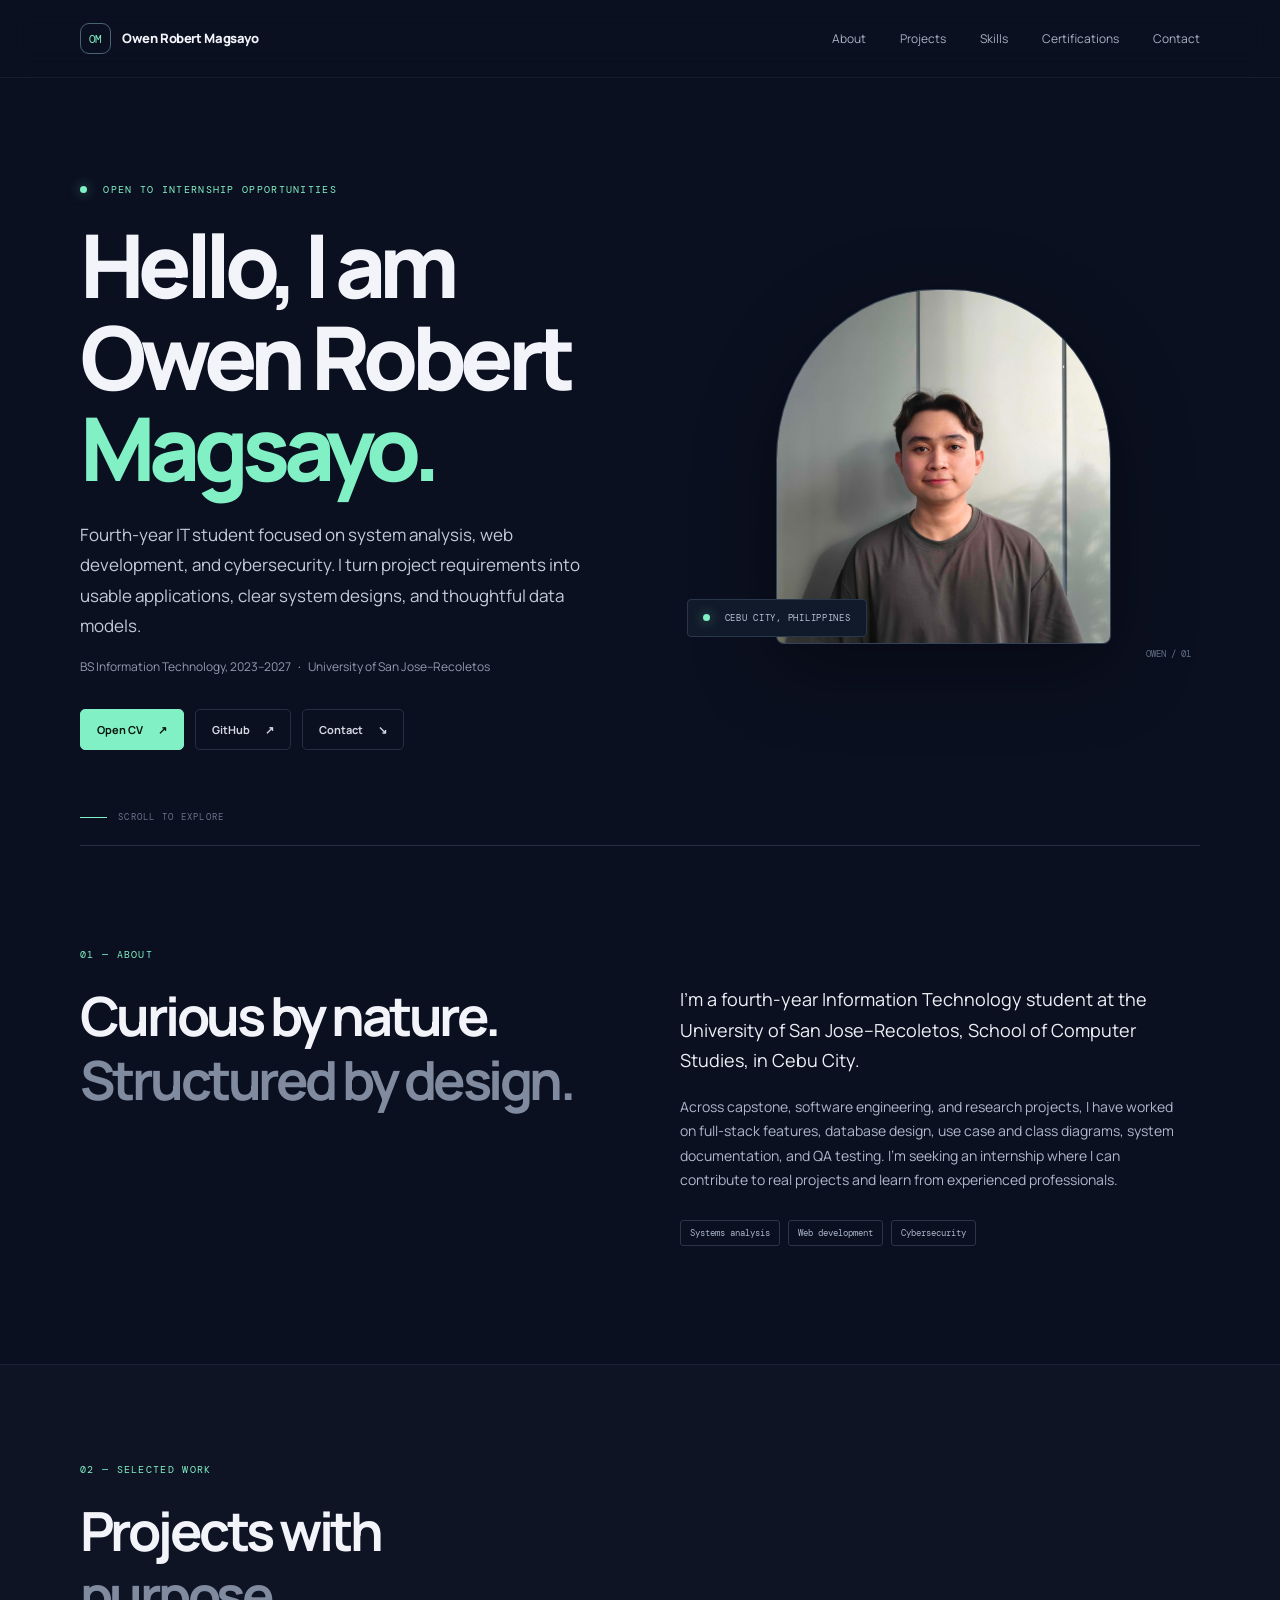
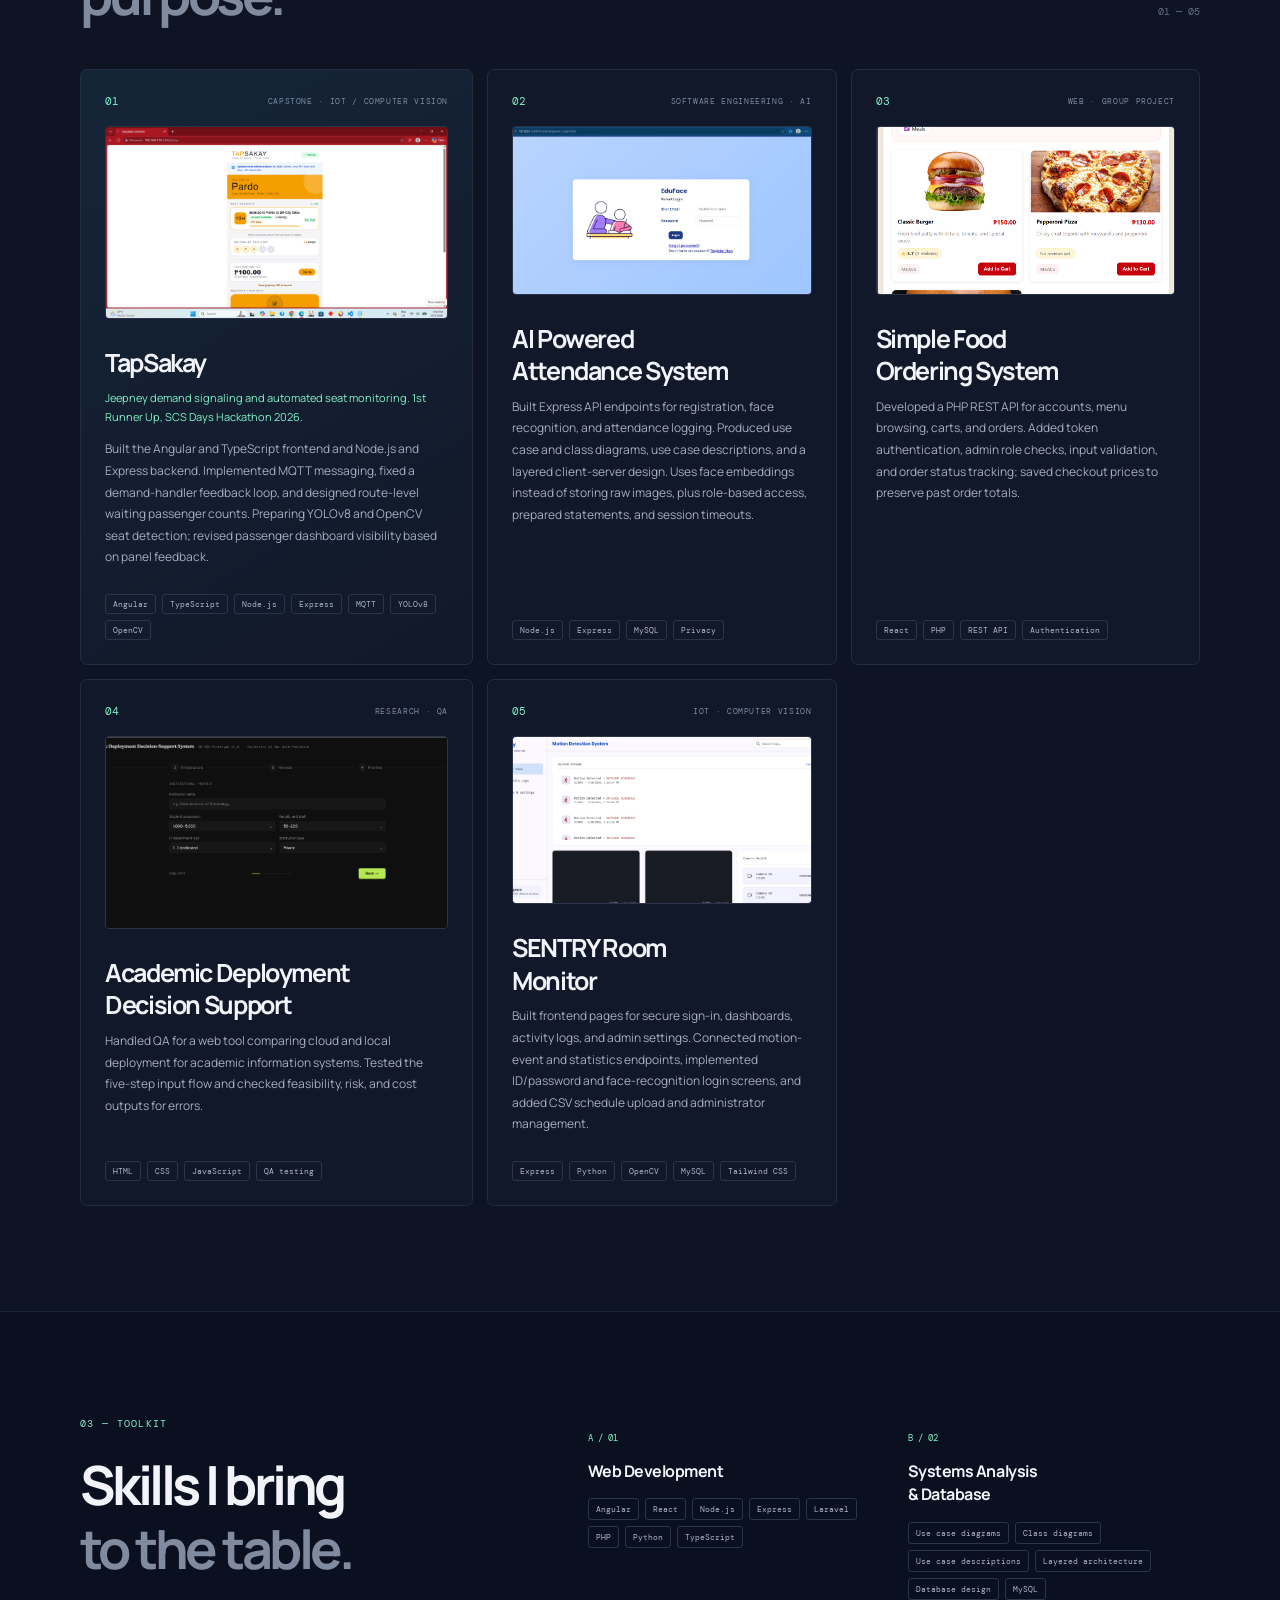
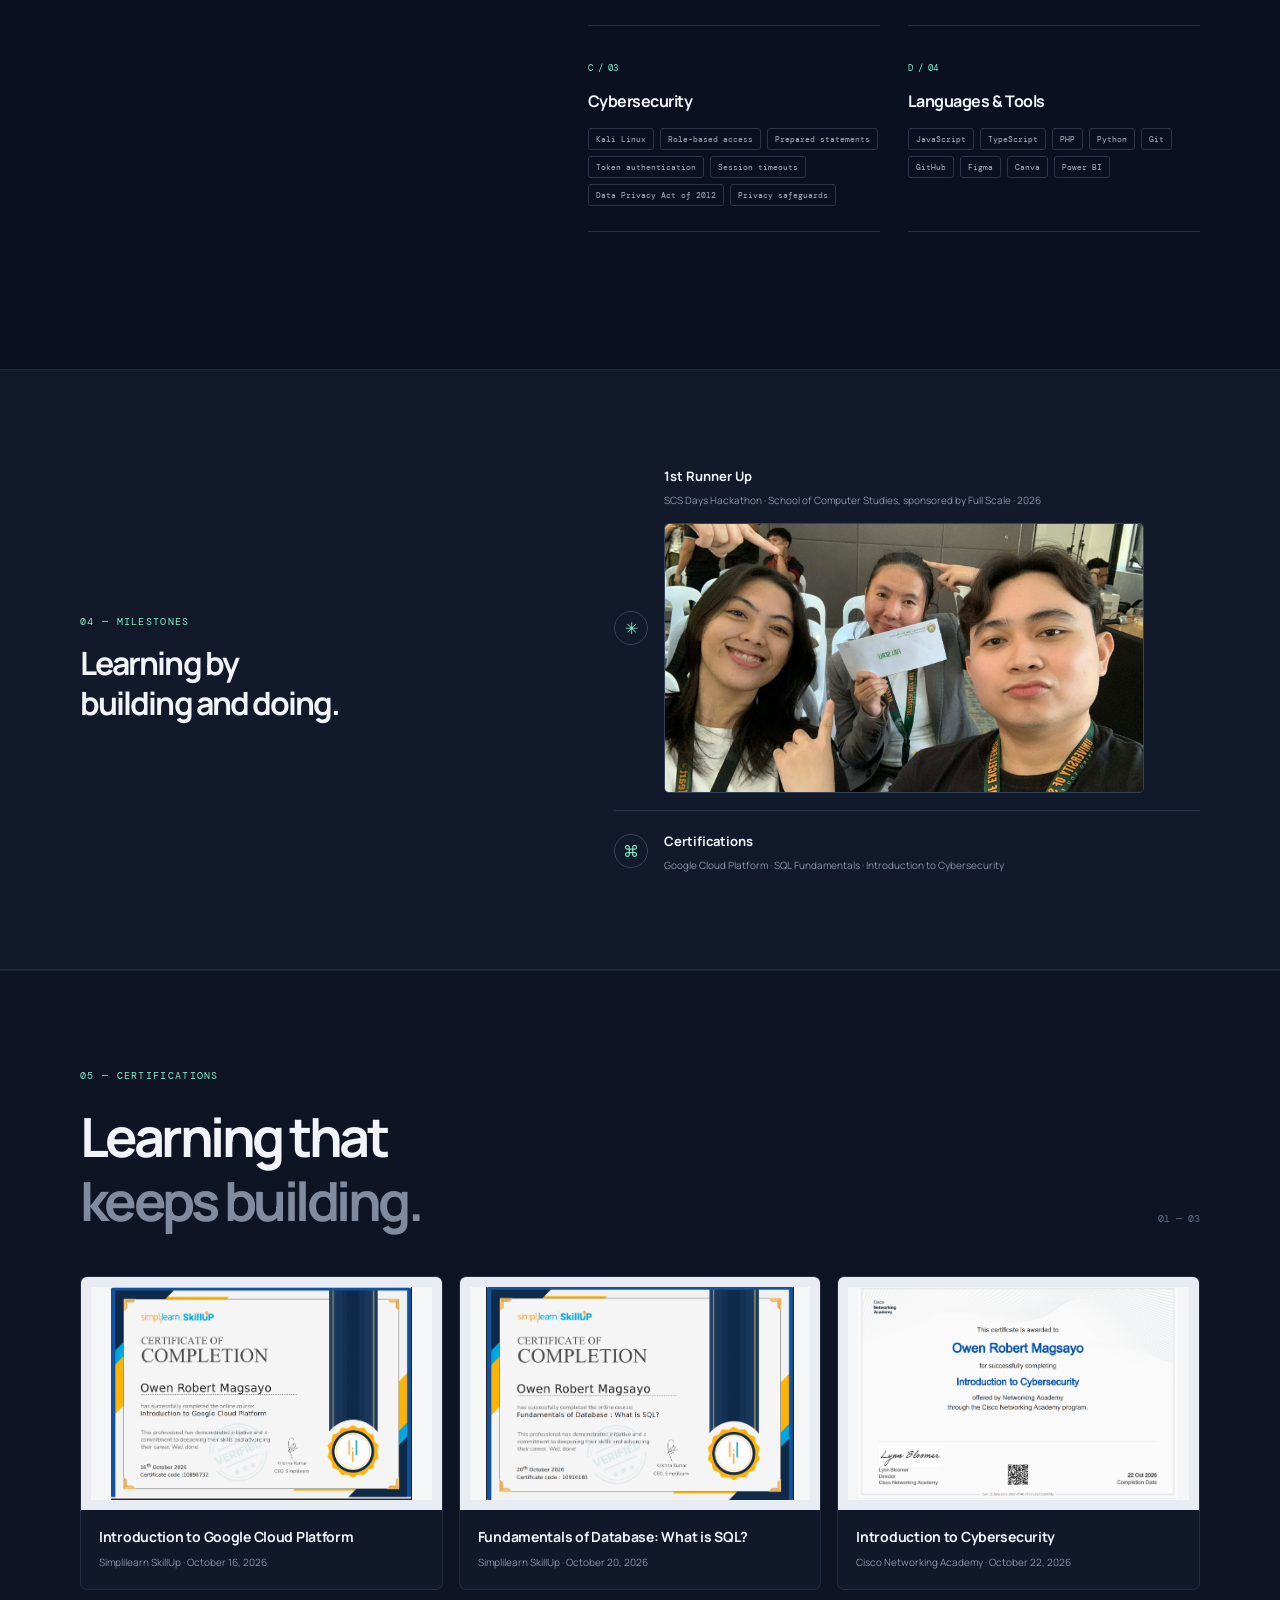
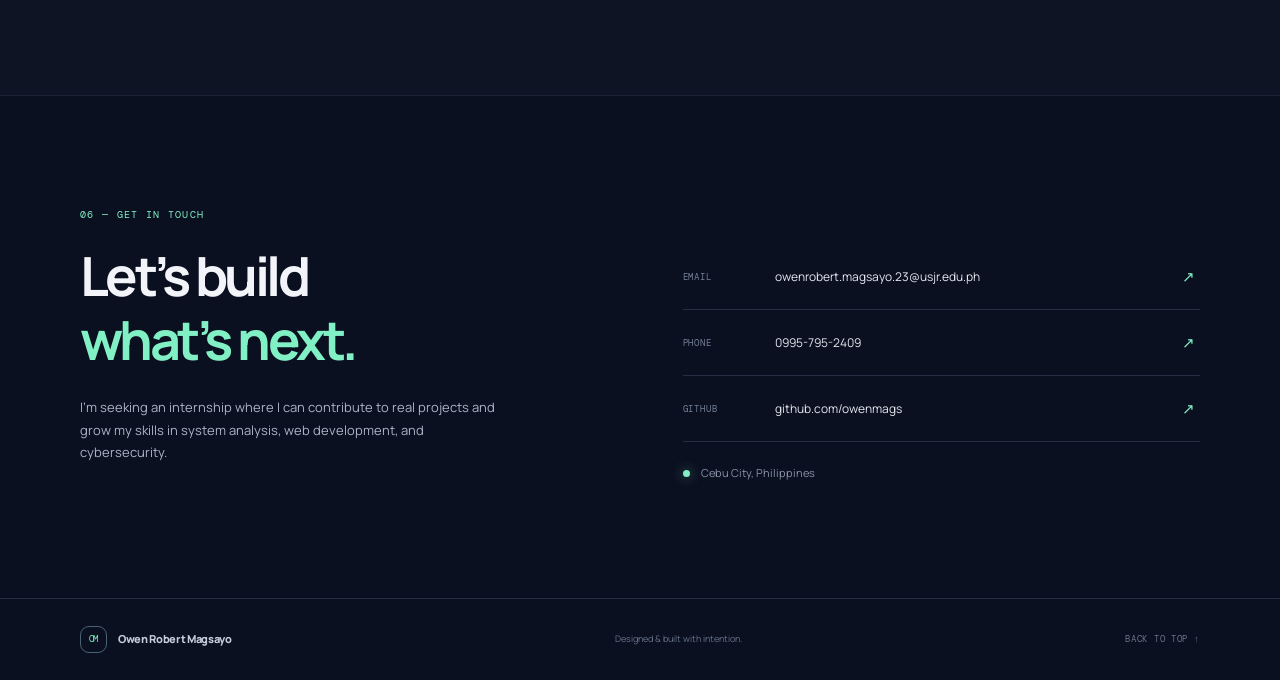
==== index.html @ 1ac601f2 "Initial portfolio" ====
﻿<!doctype html>
<html lang="en">
<head>
  <meta charset="utf-8">
  <meta name="viewport" content="width=device-width, initial-scale=1">
  <meta name="theme-color" content="#0b1020">
  <meta name="description" content="Portfolio of Owen Robert Magsayo, an Information Technology student interested in systems analysis, web development, and cybersecurity.">
  <title>Owen Robert Magsayo | IT Student and Developer</title>
  <meta property="og:type" content="website">
  <meta property="og:title" content="Owen Robert Magsayo | IT Student and Developer">
  <meta property="og:description" content="Systems analysis, web development, and cybersecurity projects. Open to internships.">
  <meta property="og:image" content="https://YOUR-SITE-URL/owen-robert-magsayo.jpg">
  <link rel="icon" href="data:image/svg+xml,%3Csvg xmlns='http://www.w3.org/2000/svg' viewBox='0 0 32 32'%3E%3Crect width='32' height='32' rx='6' fill='%230b1020'/%3E%3Ctext x='16' y='22' font-size='15' font-family='sans-serif' font-weight='700' text-anchor='middle' fill='%2381f0c4'%3EOM%3C/text%3E%3C/svg%3E">
  <link rel="preconnect" href="https://fonts.googleapis.com">
  <link rel="preconnect" href="https://fonts.gstatic.com" crossorigin>
  <link href="https://fonts.googleapis.com/css2?family=DM+Mono:wght@400;500&family=Manrope:wght@400;500;600;700;800&display=swap" rel="stylesheet">
  <link rel="stylesheet" href="styles.css">
  <script src="script.js" defer></script>
</head>
<body>
  <a class="skip-link" href="#about">Skip to content</a>
  <header class="site-header">
    <a class="brand" href="#home" aria-label="Owen Robert Magsayo home"><span class="brand-mark">OM</span><span>Owen Robert Magsayo</span></a>
    <button class="menu-toggle" aria-label="Open navigation" aria-expanded="false"><span></span><span></span></button>
    <nav class="nav-links" aria-label="Main navigation">
      <a href="#about">About</a><a href="#projects">Projects</a><a href="#skills">Skills</a><a href="#certifications">Certifications</a><a href="#contact">Contact</a>
    </nav>
  </header>

  <main>
    <section class="hero section-wrap" id="home">
      <div class="hero-copy">
        <p class="eyebrow"><span class="status-dot"></span> OPEN TO INTERNSHIP OPPORTUNITIES</p>
        <h1>Hello, I am<br>Owen Robert<br><span class="accent-text">Magsayo.</span></h1>
        <p class="hero-intro">Fourth-year IT student focused on system analysis, web development, and cybersecurity. I turn project requirements into usable applications, clear system designs, and thoughtful data models.</p>
        <p class="hero-school">BS Information Technology, 2023–2027 <span>·</span> University of San Jose–Recoletos</p>
        <div class="hero-actions">
          <a class="button button-primary" href="CV_Magsayo.pdf" target="_blank" rel="noreferrer">Open CV <span aria-hidden="true">↗</span></a>
          <a class="button button-quiet" href="https://github.com/owenmags" target="_blank" rel="noreferrer">GitHub <span aria-hidden="true">↗</span></a>
          <a class="button button-quiet" href="#contact">Contact <span aria-hidden="true">↘</span></a>
        </div>
      </div>
      <div class="hero-art">
        <div class="portrait-frame"><img src="owen-robert-magsayo.jpg" alt="Portrait of Owen Robert Magsayo" width="2048" height="2048" fetchpriority="high"></div>
        <div class="portrait-note"><span class="status-dot"></span> CEBU CITY, PHILIPPINES</div>
        <span class="art-index">OWEN / 01</span>
      </div>
      <a class="scroll-cue" href="#about"><span></span> SCROLL TO EXPLORE</a>
    </section>

    <section class="section-wrap about-section" id="about">
      <div class="section-heading"><p class="eyebrow">01 — ABOUT</p><h2>Curious by nature.<br><span class="muted">Structured by design.</span></h2></div>
      <div class="about-content"><p class="large-copy">I’m a fourth-year Information Technology student at the University of San Jose–Recoletos, School of Computer Studies, in Cebu City.</p><p>Across capstone, software engineering, and research projects, I have worked on full-stack features, database design, use case and class diagrams, system documentation, and QA testing. I’m seeking an internship where I can contribute to real projects and learn from experienced professionals.</p><div class="about-tags"><span>Systems analysis</span><span>Web development</span><span>Cybersecurity</span></div></div>
    </section>

    <section class="projects-section" id="projects"><div class="section-wrap">
      <div class="section-heading heading-row"><div><p class="eyebrow">02 — SELECTED WORK</p><h2>Projects with<br><span class="muted">purpose.</span></h2></div><span class="section-count">01 — 05</span></div>
      <div class="project-grid">
        <article class="project-card project-featured"><div class="project-top"><span class="project-number">01</span><span class="project-category">CAPSTONE · IOT / COMPUTER VISION</span></div><button class="project-image-trigger" type="button"><img class="project-image" src="TapSakay Dashboard.png" alt="TapSakay passenger and seat monitoring dashboard" loading="lazy"></button><h3>TapSakay</h3><p class="project-summary">Jeepney demand signaling and automated seat monitoring. 1st Runner Up, SCS Days Hackathon 2026.</p><p class="project-description">Built the Angular and TypeScript frontend and Node.js and Express backend. Implemented MQTT messaging, fixed a demand-handler feedback loop, and designed route-level waiting passenger counts. Preparing YOLOv8 and OpenCV seat detection; revised passenger dashboard visibility based on panel feedback.</p><div class="tags"><span>Angular</span><span>TypeScript</span><span>Node.js</span><span>Express</span><span>MQTT</span><span>YOLOv8</span><span>OpenCV</span></div></article>
        <article class="project-card"><div class="project-top"><span class="project-number">02</span><span class="project-category">SOFTWARE ENGINEERING · AI</span></div><button class="project-image-trigger" type="button"><img class="project-image" src="Soft Eng Project.jpg" alt="AI Powered Attendance System project screen" loading="lazy"></button><h3>AI Powered<br>Attendance System</h3><p class="project-description">Built Express API endpoints for registration, face recognition, and attendance logging. Produced use case and class diagrams, use case descriptions, and a layered client-server design. Uses face embeddings instead of storing raw images, plus role-based access, prepared statements, and session timeouts.</p><div class="tags"><span>Node.js</span><span>Express</span><span>MySQL</span><span>Privacy</span></div></article>
        <article class="project-card"><div class="project-top"><span class="project-number">03</span><span class="project-category">WEB · GROUP PROJECT</span></div><button class="project-image-trigger" type="button"><img class="project-image" src="Food Ordering System Dashboard.png" alt="Simple Food Ordering System dashboard" loading="lazy"></button><h3>Simple Food<br>Ordering System</h3><p class="project-description">Developed a PHP REST API for accounts, menu browsing, carts, and orders. Added token authentication, admin role checks, input validation, and order status tracking; saved checkout prices to preserve past order totals.</p><div class="tags"><span>React</span><span>PHP</span><span>REST API</span><span>Authentication</span></div></article>
        <article class="project-card"><div class="project-top"><span class="project-number">04</span><span class="project-category">RESEARCH · QA</span></div><button class="project-image-trigger" type="button"><img class="project-image" src="Research Project Dashboard.png" alt="Academic Deployment Decision Support dashboard" loading="lazy"></button><h3>Academic Deployment<br>Decision Support</h3><p class="project-description">Handled QA for a web tool comparing cloud and local deployment for academic information systems. Tested the five-step input flow and checked feasibility, risk, and cost outputs for errors.</p><div class="tags"><span>HTML</span><span>CSS</span><span>JavaScript</span><span>QA testing</span></div></article>
        <article class="project-card"><div class="project-top"><span class="project-number">05</span><span class="project-category">IOT · COMPUTER VISION</span></div><button class="project-image-trigger" type="button"><img class="project-image" src="SENTRY Room Monitor Dashboard.jpg" alt="SENTRY Room Monitor dashboard" loading="lazy"></button><h3>SENTRY Room<br>Monitor</h3><p class="project-description">Built frontend pages for secure sign-in, dashboards, activity logs, and admin settings. Connected motion-event and statistics endpoints, implemented ID/password and face-recognition login screens, and added CSV schedule upload and administrator management.</p><div class="tags"><span>Express</span><span>Python</span><span>OpenCV</span><span>MySQL</span><span>Tailwind CSS</span></div></article>
      </div>
    </div></section>

    <section class="section-wrap skills-section" id="skills"><div class="section-heading"><p class="eyebrow">03 — TOOLKIT</p><h2>Skills I bring<br><span class="muted">to the table.</span></h2></div>
      <div class="skills-grid">
        <article class="skill-group"><span class="skill-index">A / 01</span><h3>Web Development</h3><div class="skill-list"><span>Angular</span><span>React</span><span>Node.js</span><span>Express</span><span>Laravel</span><span>PHP</span><span>Python</span><span>TypeScript</span></div></article>
        <article class="skill-group"><span class="skill-index">B / 02</span><h3>Systems Analysis<br>& Database</h3><div class="skill-list"><span>Use case diagrams</span><span>Class diagrams</span><span>Use case descriptions</span><span>Layered architecture</span><span>Database design</span><span>MySQL</span></div></article>
        <article class="skill-group"><span class="skill-index">C / 03</span><h3>Cybersecurity</h3><div class="skill-list"><span>Kali Linux</span><span>Role-based access</span><span>Prepared statements</span><span>Token authentication</span><span>Session timeouts</span><span>Data Privacy Act of 2012</span><span>Privacy safeguards</span></div></article>
        <article class="skill-group"><span class="skill-index">D / 04</span><h3>Languages & Tools</h3><div class="skill-list"><span>JavaScript</span><span>TypeScript</span><span>PHP</span><span>Python</span><span>Git</span><span>GitHub</span><span>Figma</span><span>Canva</span><span>Power BI</span></div></article>
      </div>
    </section>

    <section class="achievement-band"><div class="section-wrap achievement-inner"><div><p class="eyebrow">04 — MILESTONES</p><h2>Learning by<br>building and doing.</h2></div><div class="achievement-items"><article><span class="achievement-symbol">✳</span><div><strong>1st Runner Up</strong><p>SCS Days Hackathon · School of Computer Studies, sponsored by Full Scale · 2026</p><img class="achievement-photo" src="1st Runner Up SCS Hackathon.jpg" alt="Owen and his team receiving the 1st Runner Up award at the SCS Days Hackathon" loading="lazy"></div></article><article><span class="achievement-symbol">⌘</span><div><strong>Certifications</strong><p>Google Cloud Platform · SQL Fundamentals · Introduction to Cybersecurity</p></div></article></div></div></section>

    <section class="certifications-section" id="certifications"><div class="section-wrap">
      <div class="section-heading heading-row"><div><p class="eyebrow">05 — CERTIFICATIONS</p><h2>Learning that<br><span class="muted">keeps building.</span></h2></div><span class="section-count">01 — 03</span></div>
      <div class="certificate-grid">
        <article class="certificate-card"><button class="certificate-image-trigger" type="button"><img class="certificate-image" src="Google Cloud.png" alt="Certificate of completion for Introduction to Google Cloud Platform" loading="lazy"></button><div class="certificate-copy"><h3>Introduction to Google Cloud Platform</h3><p>Simplilearn SkillUp · October 16, 2026</p></div></article>
        <article class="certificate-card"><button class="certificate-image-trigger" type="button"><img class="certificate-image" src="Fundamentals of Database.png" alt="Certificate of completion for Fundamentals of Database: What is SQL?" loading="lazy"></button><div class="certificate-copy"><h3>Fundamentals of Database: What is SQL?</h3><p>Simplilearn SkillUp · October 20, 2026</p></div></article>
        <article class="certificate-card"><button class="certificate-image-trigger" type="button"><img class="certificate-image" src="Cybersecurity.png" alt="Certificate of completion for Introduction to Cybersecurity" loading="lazy"></button><div class="certificate-copy"><h3>Introduction to Cybersecurity</h3><p>Cisco Networking Academy · October 22, 2026</p></div></article>
      </div>
    </div></section>
    <section class="section-wrap contact-section" id="contact"><div class="contact-copy"><p class="eyebrow">06 — GET IN TOUCH</p><h2>Let’s build<br><span class="accent-text">what’s next.</span></h2><p>I’m seeking an internship where I can contribute to real projects and grow my skills in system analysis, web development, and cybersecurity.</p></div><div class="contact-details"><a class="contact-row" href="mailto:owenrobert.magsayo.23@usjr.edu.ph"><span class="contact-label">EMAIL</span><span class="contact-value">owenrobert.magsayo.23@usjr.edu.ph</span><span class="contact-arrow">↗</span></a><a class="contact-row" href="tel:+639957952409"><span class="contact-label">PHONE</span><span class="contact-value">0995-795-2409</span><span class="contact-arrow">↗</span></a><a class="contact-row" href="https://github.com/owenmags" target="_blank" rel="noreferrer"><span class="contact-label">GITHUB</span><span class="contact-value">github.com/owenmags</span><span class="contact-arrow">↗</span></a><div class="contact-location"><span class="status-dot"></span> Cebu City, Philippines</div></div></section>
  </main>
  <dialog class="image-viewer" aria-label="Full-size project image">
    <button class="image-viewer-close" type="button" aria-label="Close image preview">Close <span aria-hidden="true">×</span></button>
    <img class="image-viewer-photo" alt="">
    <p class="image-viewer-caption"></p>
  </dialog>  <footer class="site-footer"><a class="brand" href="#home"><span class="brand-mark">OM</span><span>Owen Robert Magsayo</span></a><span>Designed & built with intention.</span><a href="#home" class="back-top">BACK TO TOP ↑</a></footer>
</body>
</html>
---- styles.css ----
﻿:root{color-scheme:dark;--bg:#0b1020;--panel:#11182a;--panel-light:#151d31;--text:#f2f4fa;--muted:#929bb0;--line:#252e42;--accent:#81f0c4;--font:'Manrope',sans-serif;--mono:'DM Mono',monospace}*{box-sizing:border-box}html{scroll-behavior:smooth;scroll-padding-top:90px}body{margin:0;background:var(--bg);color:var(--text);font-family:var(--font);font-size:15px;line-height:1.75}a{color:inherit;text-decoration:none}.section-wrap{width:min(1120px,calc(100% - 64px));margin-inline:auto}.site-header{height:78px;padding:0 max(32px,calc((100% - 1120px)/2));display:flex;align-items:center;justify-content:space-between;border-bottom:1px solid rgba(255,255,255,.06);position:sticky;top:0;background:rgba(11,16,32,.88);backdrop-filter:blur(14px);z-index:5}.brand{display:inline-flex;gap:11px;align-items:center;font-size:13px;font-weight:800;letter-spacing:-.03em}.brand-mark{width:31px;height:31px;display:grid;place-items:center;border:1px solid #496274;border-radius:9px;color:var(--accent);font:11px var(--mono);letter-spacing:-.07em}.nav-links{display:flex;gap:34px}.nav-links a{color:#aab2c4;font-size:12px;transition:color .2s}.nav-links a:hover,.text-link:hover{color:var(--accent)}.menu-toggle{display:none}.hero{min-height:630px;padding-top:105px;padding-bottom:95px;position:relative;display:grid;grid-template-columns:1.05fr .95fr;align-items:center;gap:40px}.eyebrow{color:var(--accent);font:10px var(--mono);letter-spacing:.13em;margin:0 0 23px}.status-dot{display:inline-block;width:7px;height:7px;border-radius:50%;background:var(--accent);margin-right:9px;box-shadow:0 0 12px #81f0c482}.hero h1{font-size:clamp(54px,7.1vw,88px);line-height:1.04;letter-spacing:-.075em;margin:0 0 26px;font-weight:800}.accent-text{color:var(--accent)}.hero-intro{font-size:17px;color:#c2cada;max-width:510px;margin:0 0 14px;line-height:1.8}.hero-school{color:var(--muted);font-size:12px;margin:0}.hero-school span{color:var(--accent);padding:0 5px}.hero-actions{display:flex;gap:11px;margin-top:32px;flex-wrap:wrap}.button{padding:10px 16px;border:1px solid var(--line);border-radius:5px;font-size:11px;font-weight:700;transition:.2s}.button span{margin-left:13px}.button-primary{color:#07140f;background:var(--accent);border-color:var(--accent)}.button-primary:hover{background:#a8f7d8}.button-quiet{color:#d3d8e3}.button-quiet:hover{border-color:var(--accent);color:var(--accent)}.hero-art{height:390px;position:relative;display:grid;place-items:center}.orbit{position:absolute;border:1px solid #1e2b3b;border-radius:50%;transform:rotate(-25deg)}.orbit-one{width:355px;height:220px}.orbit-two{width:270px;height:355px;transform:rotate(54deg)}.orbit-node{position:absolute;width:9px;height:9px;border-radius:50%;background:var(--accent);box-shadow:0 0 16px #81f0c477}.node-one{top:62px;right:86px}.node-two{bottom:74px;left:77px;width:6px;height:6px}.node-three{bottom:115px;right:69px;width:5px;height:5px;background:#5a6c88}.core-card{position:relative;z-index:1;width:237px;padding:25px 24px;background:linear-gradient(145deg,#172236,#0e1525);border:1px solid #2b3d50;border-radius:8px;box-shadow:0 20px 90px #0008}.core-label,.core-code{font:9px var(--mono);letter-spacing:.1em;color:#8491a7}.core-card strong{display:block;font-size:23px;line-height:1.35;letter-spacing:-.05em;margin:16px 0 20px}.core-line{display:block;height:1px;background:var(--line);margin-bottom:14px}.core-code b{color:var(--accent);font-size:8px;margin-left:5px}.art-index{position:absolute;bottom:2px;right:9px;color:#627087;font:9px var(--mono)}.scroll-cue{position:absolute;bottom:22px;left:0;color:#68748a;font:9px var(--mono);letter-spacing:.14em;display:flex;align-items:center;gap:11px}.scroll-cue span{display:inline-block;width:27px;height:1px;background:var(--accent)}.about-section{padding-top:102px;padding-bottom:118px;border-top:1px solid var(--line);display:grid;grid-template-columns:1fr 1fr;gap:80px}.section-heading h2,.contact-copy h2{font-size:clamp(35px,4.5vw,54px);letter-spacing:-.065em;line-height:1.18;margin:0}.muted{color:#818ba0}.about-content{padding-top:36px;max-width:500px}.about-content p{color:#aeb8ca;margin:0 0 19px;font-size:14px}.about-content .large-copy{font-size:18px;color:#edf0f6;line-height:1.7}.about-tags,.tags,.skill-list{display:flex;gap:8px;flex-wrap:wrap}.about-tags{margin-top:27px}.about-tags span,.tags span,.skill-list span{font:9px var(--mono);padding:6px 9px;border:1px solid #2b3449;border-radius:3px;color:#aab5c9}.projects-section{background:#0e1424;padding:98px 0 105px;border-block:1px solid #1b2437}.heading-row{display:flex;align-items:end;justify-content:space-between;margin-bottom:43px}.section-count{font:10px var(--mono);color:#647188;padding-bottom:8px}.project-grid{display:grid;grid-template-columns:1.08fr .96fr .96fr;gap:14px}.project-card{min-height:425px;background:var(--panel);border:1px solid #222d41;border-radius:7px;padding:24px;display:flex;flex-direction:column;transition:transform .25s,border-color .25s}.project-card:hover{transform:translateY(-4px);border-color:#3a675c}.project-featured{background:linear-gradient(150deg,#152538,#111829)}.project-top{display:flex;justify-content:space-between;align-items:center;gap:10px}.project-number{font:11px var(--mono);color:var(--accent)}.project-category{font:8px var(--mono);letter-spacing:.08em;color:#7c8aa0;text-align:right}.project-card h3{font-size:25px;line-height:1.3;letter-spacing:-.055em;margin:28px 0 8px}.project-summary{color:var(--accent);font-size:11px;margin:0 0 12px}.project-description{font-size:12px;color:#a4aec1;line-height:1.8;margin:0 0 22px}.tags{margin-top:auto;padding-top:4px;gap:6px}.tags span{font-size:8px;padding:4px 7px}.text-link{margin-top:23px;padding-top:14px;border-top:1px solid #293247;font-size:10px;font-weight:700;display:flex;justify-content:space-between;transition:color .2s}.text-link span{color:var(--accent)}.skills-section{padding-top:105px;padding-bottom:116px;display:grid;grid-template-columns:.85fr 1.15fr;gap:55px}.skills-grid{display:grid;grid-template-columns:1fr 1fr;gap:0 28px}.skill-group{padding:6px 0 25px;border-bottom:1px solid var(--line);margin-bottom:21px}.skill-index{font:9px var(--mono);color:var(--accent)}.skill-group h3{font-size:16px;line-height:1.45;letter-spacing:-.03em;margin:11px 0 15px}.skill-list{gap:6px}.skill-list span{padding:5px 7px;font-size:8px}.achievement-band{background:#11192a;border-block:1px solid #202b3c}.achievement-inner{padding-top:76px;padding-bottom:78px;display:grid;grid-template-columns:.9fr 1.1fr;align-items:center;gap:55px}.achievement-inner .eyebrow{margin-bottom:15px}.achievement-inner h2{font-size:32px;line-height:1.25;letter-spacing:-.06em;margin:0}.achievement-items article{display:flex;gap:16px;padding:17px 0;border-bottom:1px solid #293247;align-items:center}.achievement-items article:last-child{border-bottom:0}.achievement-symbol{width:34px;height:34px;border:1px solid #354259;border-radius:50%;display:grid;place-items:center;color:var(--accent);font-size:16px;flex:none}.achievement-items strong{font-size:13px}.achievement-items p{margin:3px 0 0;color:#8994a8;font-size:10px}.contact-section{padding-top:112px;padding-bottom:115px;display:grid;grid-template-columns:1fr 1fr;gap:85px}.contact-copy>p:last-child{max-width:425px;margin-top:24px;color:#aab4c6;font-size:13px}.contact-details{padding-top:36px}.contact-row{min-height:66px;display:grid;grid-template-columns:80px minmax(0,1fr) 18px;align-items:center;border-bottom:1px solid var(--line);gap:12px}.contact-label{font:9px var(--mono);color:#758197;letter-spacing:.09em}.contact-value{font-size:12px;color:#e3e7ef;overflow-wrap:anywhere}.contact-arrow{color:var(--accent)}.contact-row[href]:hover .contact-value{color:var(--accent)}.contact-location{margin-top:21px;color:#8793a8;font-size:11px}.site-footer{min-height:82px;border-top:1px solid var(--line);padding:16px max(32px,calc((100% - 1120px)/2));display:flex;align-items:center;justify-content:space-between;color:#68748a;font-size:9px}.site-footer .brand{color:#c5ccda;font-size:11px}.site-footer .brand-mark{width:27px;height:27px;font-size:9px}.back-top{font:9px var(--mono);letter-spacing:.08em}.back-top:hover{color:var(--accent)}
@media(max-width:800px){.section-wrap{width:min(100% - 44px,620px)}.site-header{padding-inline:22px}.hero{grid-template-columns:1fr;padding-top:83px;padding-bottom:85px;gap:5px}.hero-art{height:290px;grid-row:2}.orbit-one{width:300px;height:185px}.orbit-two{height:290px;width:220px}.scroll-cue{bottom:22px}.about-section,.skills-section,.contact-section{grid-template-columns:1fr;gap:30px;padding-top:77px;padding-bottom:82px}.about-content,.contact-details{padding-top:0}.project-grid{grid-template-columns:1fr 1fr}.project-featured{grid-column:1/-1;min-height:355px}.project-card{min-height:400px}.skills-grid{gap:0 20px}.achievement-inner{grid-template-columns:1fr;gap:28px;padding-block:60px}.projects-section{padding-block:78px}.contact-section{gap:18px}.site-footer{padding-inline:22px}}
@media(max-width:540px){body{font-size:14px}.section-wrap{width:calc(100% - 40px)}.site-header{height:68px;padding-inline:20px}.menu-toggle{display:flex;width:34px;height:34px;border:1px solid var(--line);border-radius:4px;background:transparent;flex-direction:column;justify-content:center;align-items:center;gap:5px}.menu-toggle span{width:14px;height:1px;background:#e5e9f1}.nav-links{display:none;position:absolute;top:67px;left:0;right:0;padding:16px 20px 20px;background:#0e1424;border-bottom:1px solid var(--line);flex-direction:column;gap:0}.nav-links.is-open{display:flex}.nav-links a{padding:11px 0;border-bottom:1px solid #202a3d}.nav-links a:last-child{border:0}.hero{padding-top:72px;min-height:auto}.hero h1{font-size:58px}.hero-intro{font-size:15px}.hero-art{height:260px}.core-card{width:210px;padding:20px}.core-card strong{font-size:21px}.orbit-one{width:270px;height:165px}.orbit-two{height:260px;width:200px}.node-one{right:26px}.node-two{left:25px}.about-section{padding-top:70px;padding-bottom:76px}.section-heading h2,.contact-copy h2{font-size:40px}.about-content .large-copy{font-size:16px}.heading-row{margin-bottom:30px}.project-grid{grid-template-columns:1fr}.project-featured{grid-column:auto;min-height:0}.project-card{min-height:0;padding:22px}.project-card h3{font-size:23px;margin-top:23px}.project-description{margin-bottom:17px}.project-card .tags{margin-top:8px}.skills-section{padding-block:75px}.skills-grid{grid-template-columns:1fr;gap:0}.skill-group{margin-bottom:10px;padding-bottom:21px}.achievement-inner h2{font-size:29px}.achievement-items p{font-size:9px}.contact-section{padding-block:76px}.contact-copy>p:last-child{font-size:12px}.contact-row{grid-template-columns:64px 1fr 16px;gap:8px}.contact-value{font-size:11px}.site-footer{min-height:72px;padding-inline:20px;gap:10px}.site-footer>span{display:none}.back-top{font-size:8px}}
@media(prefers-reduced-motion:reduce){*,*::before,*::after{scroll-behavior:auto!important;transition:none!important}}

.project-image{display:block;width:100%;aspect-ratio:16/9;object-fit:cover;object-position:center;border:1px solid #2b3449;border-radius:4px;margin-top:18px;background:#0b1020}
.achievement-photo{display:block;width:min(100%,480px);max-height:280px;aspect-ratio:16/9;object-fit:cover;object-position:center;border:1px solid #354259;border-radius:5px;margin-top:13px;background:#0b1020}
.project-image-trigger{display:block;width:100%;padding:0;border:0;background:transparent;cursor:zoom-in;text-align:left}
.project-image-trigger:focus-visible{outline:2px solid var(--accent);outline-offset:4px;border-radius:4px}
.image-viewer{position:fixed;max-width:min(1100px,94vw);max-height:92vh;padding:54px 18px 16px;border:1px solid #354259;border-radius:8px;background:#0b1020;color:var(--text);box-shadow:0 25px 100px #000b;overflow:auto}
.image-viewer::backdrop{background:rgba(3,7,15,.88);backdrop-filter:blur(5px)}
.image-viewer-photo{display:block;width:auto;height:auto;max-width:calc(94vw - 40px);max-height:calc(88vh - 70px);object-fit:contain;margin:0 auto}
.image-viewer-caption{margin:12px 0 0;color:#aab5c9;font-size:11px;text-align:center}
.image-viewer-close{position:absolute;top:12px;right:12px;display:flex;gap:8px;align-items:center;border:1px solid #354259;border-radius:4px;padding:7px 10px;background:#11182a;color:var(--text);font:10px var(--mono);cursor:pointer}
.image-viewer-close:hover{border-color:var(--accent);color:var(--accent)}
.certifications-section{background:#0e1424;padding:98px 0 105px;border-block:1px solid #1b2437}
.certificate-grid{display:grid;grid-template-columns:repeat(3,minmax(0,1fr));gap:16px}
.certificate-card{overflow:hidden;background:var(--panel);border:1px solid #222d41;border-radius:7px;transition:transform .25s,border-color .25s}
.certificate-card:hover{transform:translateY(-4px);border-color:#3a675c}
.certificate-image-trigger{display:block;width:100%;padding:10px;border:0;background:#e9edf3;cursor:zoom-in}
.certificate-image-trigger:focus-visible{outline:2px solid var(--accent);outline-offset:-2px}
.certificate-image{display:block;width:100%;aspect-ratio:16/10;object-fit:contain;background:#f5f6f8}
.certificate-copy{padding:16px 18px 18px}
.certificate-copy h3{margin:0;font-size:14px;line-height:1.5;letter-spacing:-.02em}
.certificate-copy p{margin:7px 0 0;color:#8994a8;font-size:10px}
@media(max-width:800px){.certificate-grid{grid-template-columns:repeat(2,minmax(0,1fr))}.certifications-section{padding-block:78px}}
@media(max-width:540px){.certificate-grid{grid-template-columns:1fr}.certifications-section{padding-block:75px}}

.hero-art{height:390px;position:relative;display:grid;place-items:center}.portrait-frame{width:min(335px,82%);height:355px;overflow:hidden;border:1px solid #354358;border-radius:48% 48% 8px 8px;background:#1b2430;box-shadow:0 22px 80px #0006}.portrait-frame img{width:100%;height:100%;display:block;object-fit:cover;object-position:center 29%}.portrait-note{position:absolute;left:0;bottom:25px;padding:12px 15px;background:#111a2a;border:1px solid #2a374a;border-radius:4px;color:#b6c2d4;font:9px var(--mono);letter-spacing:.08em}.art-index{position:absolute;bottom:2px;right:9px;color:#627087;font:9px var(--mono)}@media(max-width:800px){.hero-art{height:290px}.portrait-frame{height:270px;width:min(300px,82%)}.portrait-note{left:2px;bottom:4px}}@media(max-width:540px){.hero-art{height:260px}.portrait-frame{height:240px;width:min(270px,82%)}.portrait-note{font-size:8px;padding:9px 10px}}

.skip-link{position:absolute;left:-999px;top:8px;z-index:100;background:var(--accent);color:#0b1020;padding:8px 14px;border-radius:4px;font-weight:700}
.skip-link:focus{left:8px}
a:focus-visible,button:focus-visible{outline:2px solid var(--accent);outline-offset:3px}
html{scroll-padding-top:80px}
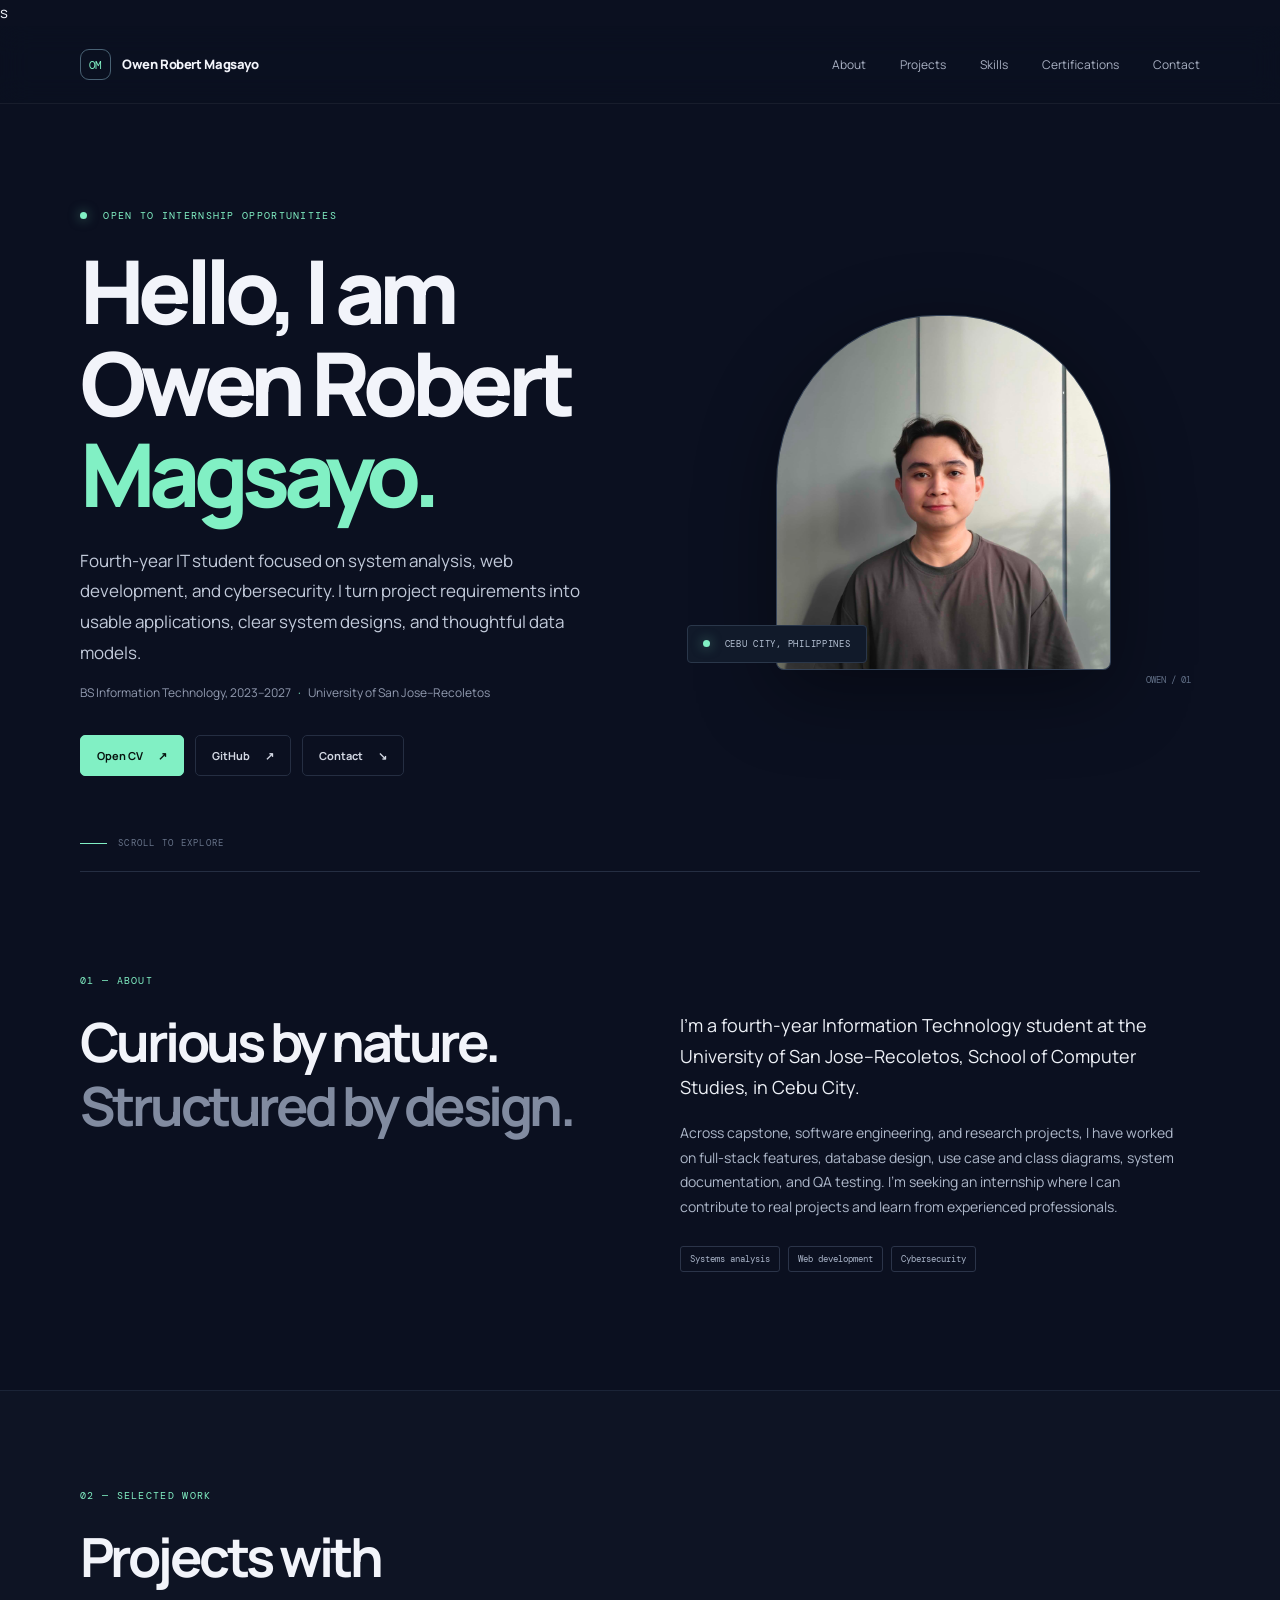
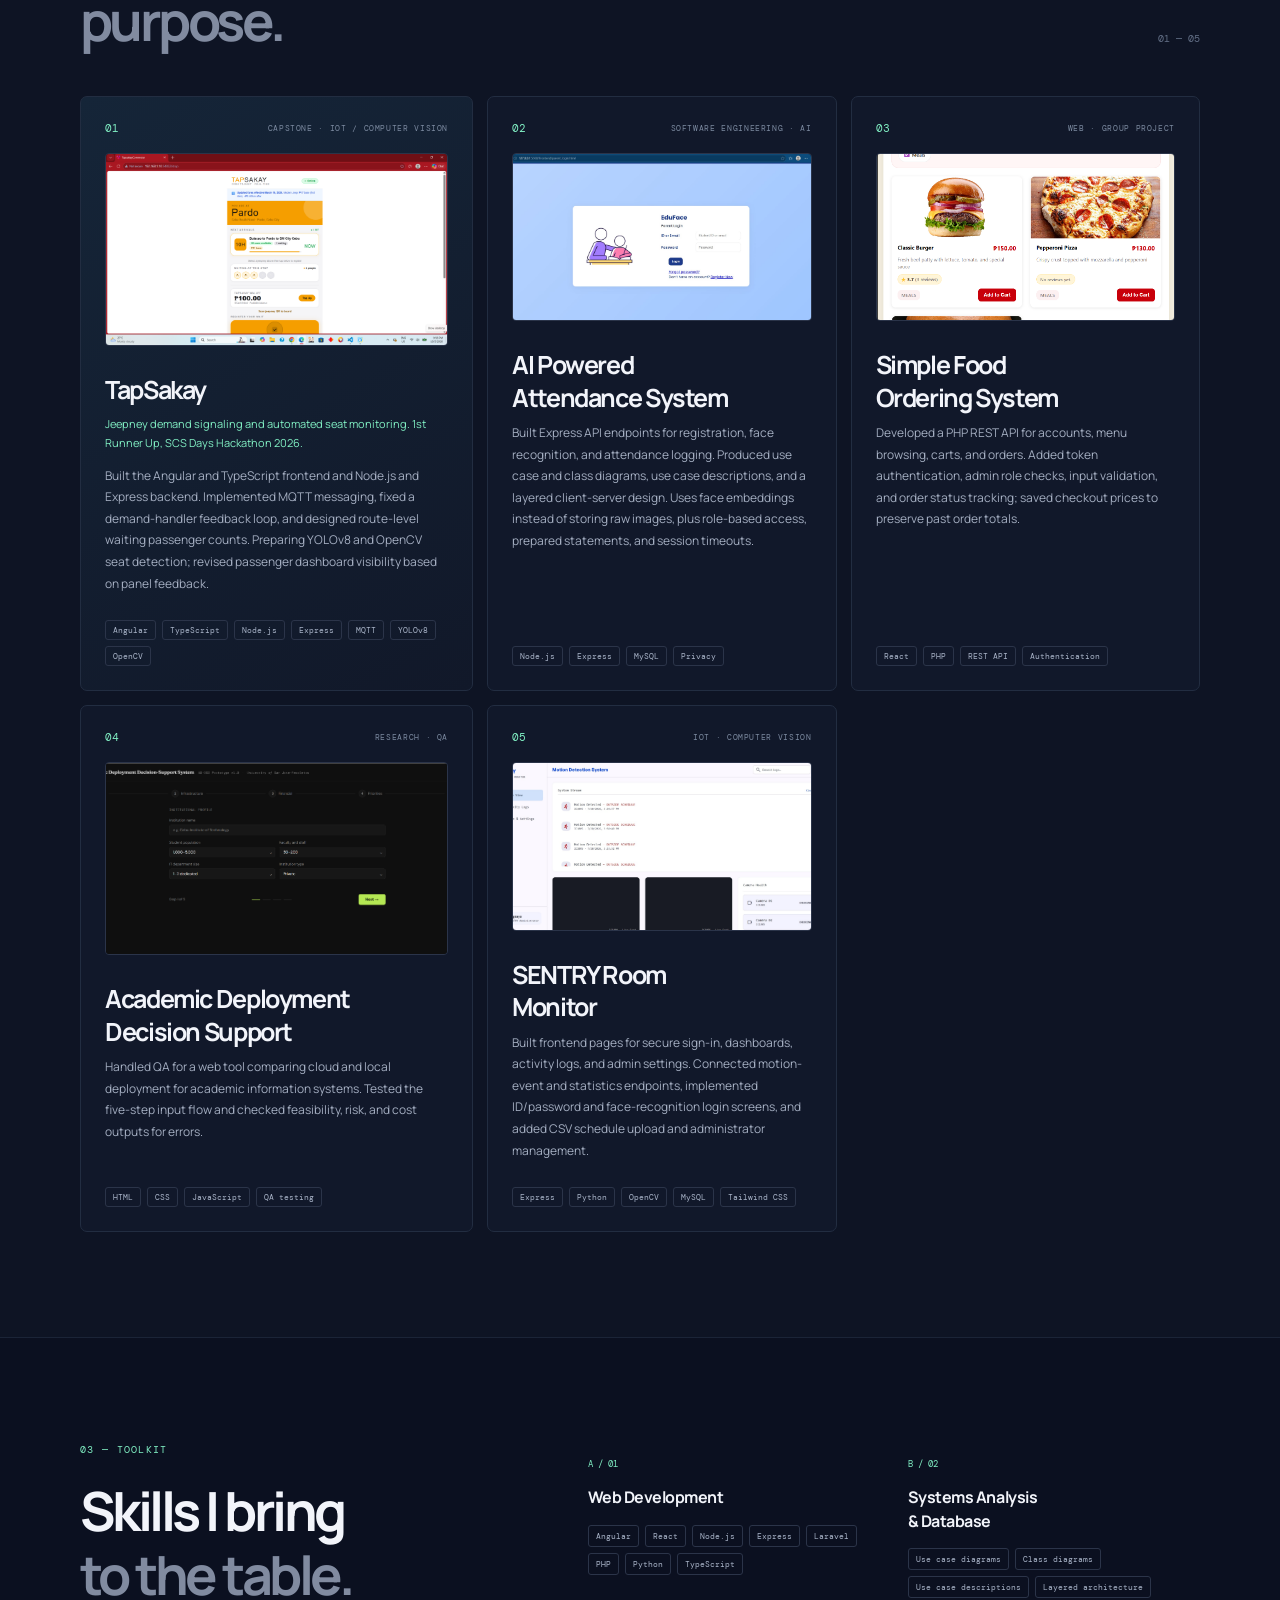
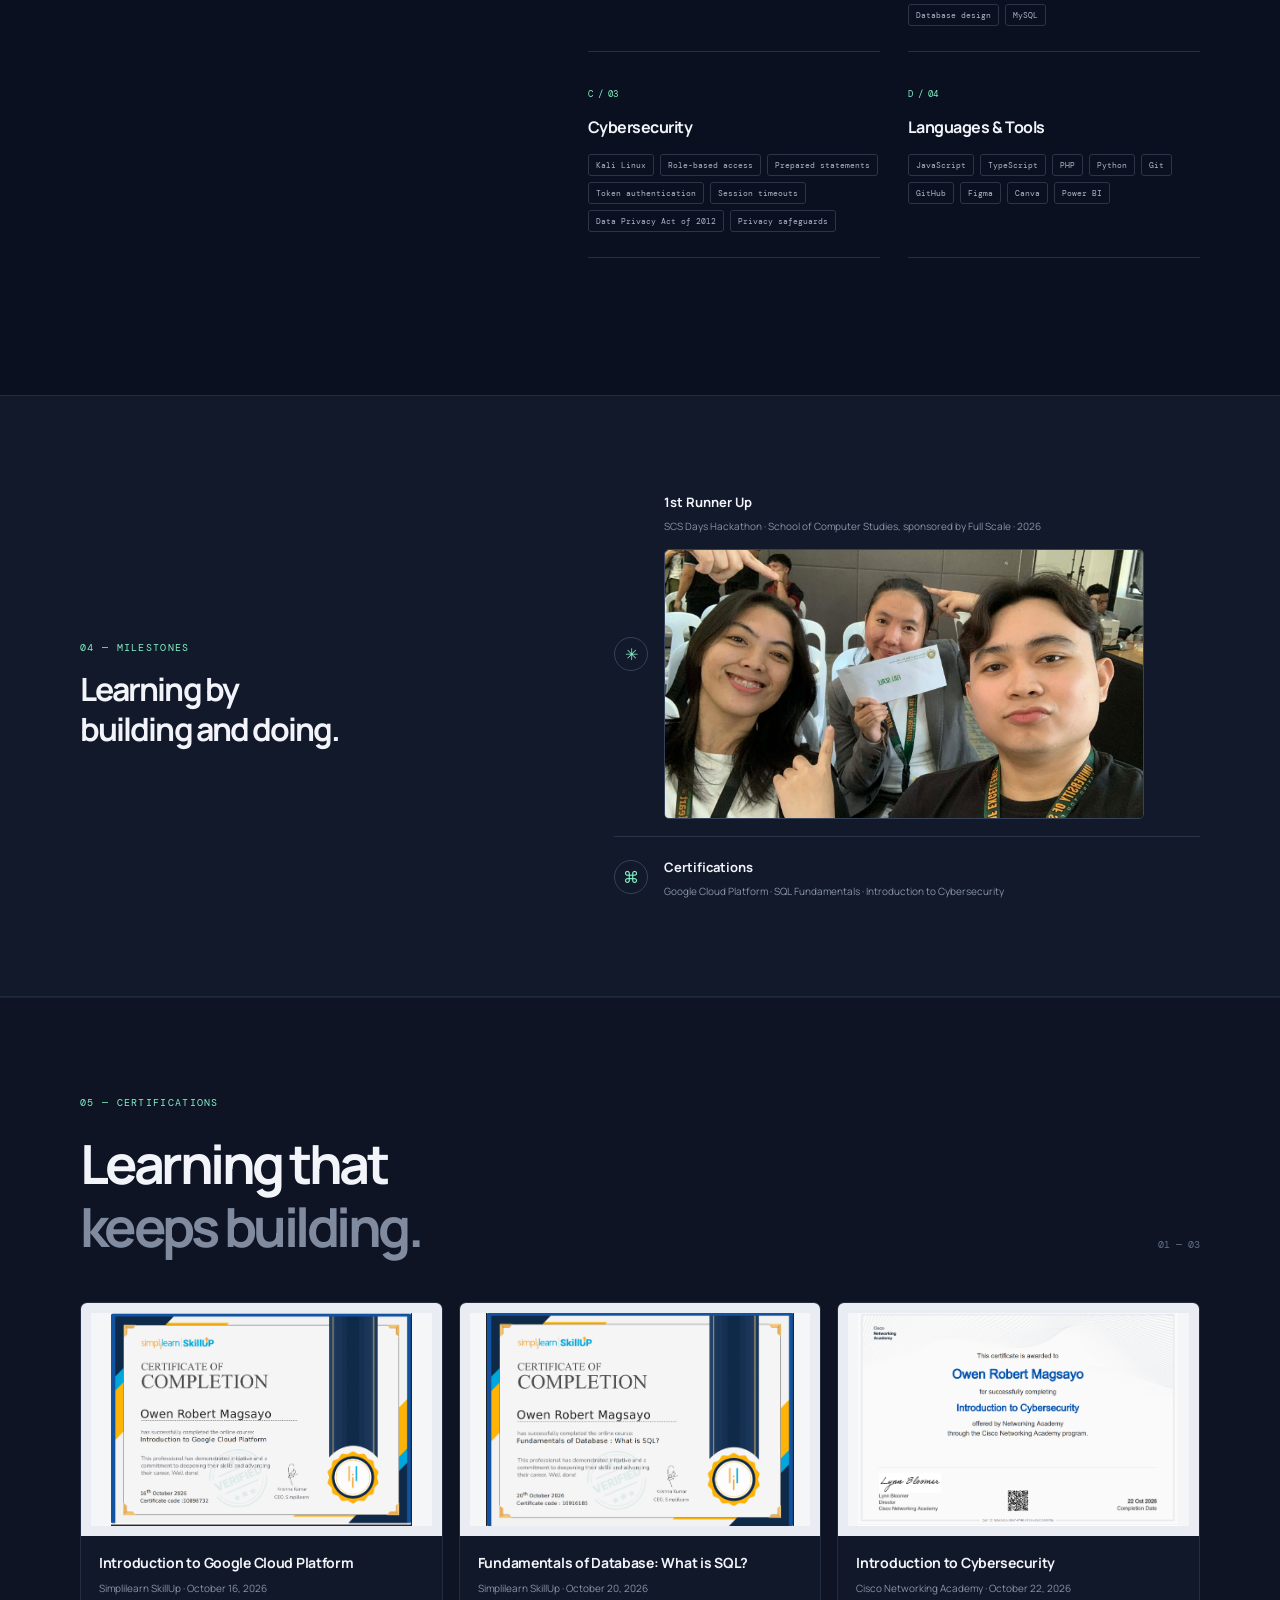
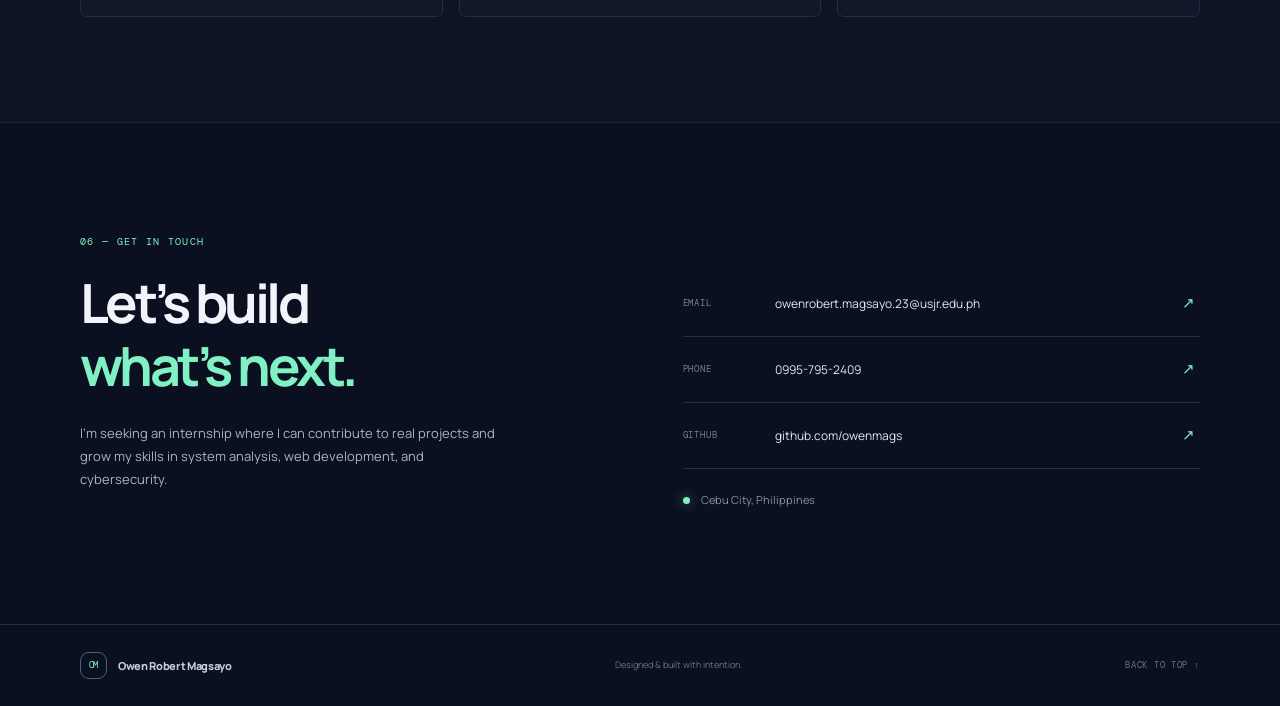
==== commit 507f2374: "Update portfolio" ====
--- a/index.html
+++ b/index.html
@@ -9,7 +9,7 @@
   <meta property="og:type" content="website">
   <meta property="og:title" content="Owen Robert Magsayo | IT Student and Developer">
   <meta property="og:description" content="Systems analysis, web development, and cybersecurity projects. Open to internships.">
-  <meta property="og:image" content="https://YOUR-SITE-URL/owen-robert-magsayo.jpg">
+  <meta property="og:image" content="https://owenrobert-magsayo.netlify.app/owen-robert-magsayo.jpg">
   <link rel="icon" href="data:image/svg+xml,%3Csvg xmlns='http://www.w3.org/2000/svg' viewBox='0 0 32 32'%3E%3Crect width='32' height='32' rx='6' fill='%230b1020'/%3E%3Ctext x='16' y='22' font-size='15' font-family='sans-serif' font-weight='700' text-anchor='middle' fill='%2381f0c4'%3EOM%3C/text%3E%3C/svg%3E">
   <link rel="preconnect" href="https://fonts.googleapis.com">
   <link rel="preconnect" href="https://fonts.gstatic.com" crossorigin>
@@ -18,7 +18,7 @@
   <script src="script.js" defer></script>
 </head>
 <body>
-  <a class="skip-link" href="#about">Skip to content</a>
+  <a class="skip-link" href="#about">Skip to content</a>s
   <header class="site-header">
     <a class="brand" href="#home" aria-label="Owen Robert Magsayo home"><span class="brand-mark">OM</span><span>Owen Robert Magsayo</span></a>
     <button class="menu-toggle" aria-label="Open navigation" aria-expanded="false"><span></span><span></span></button>
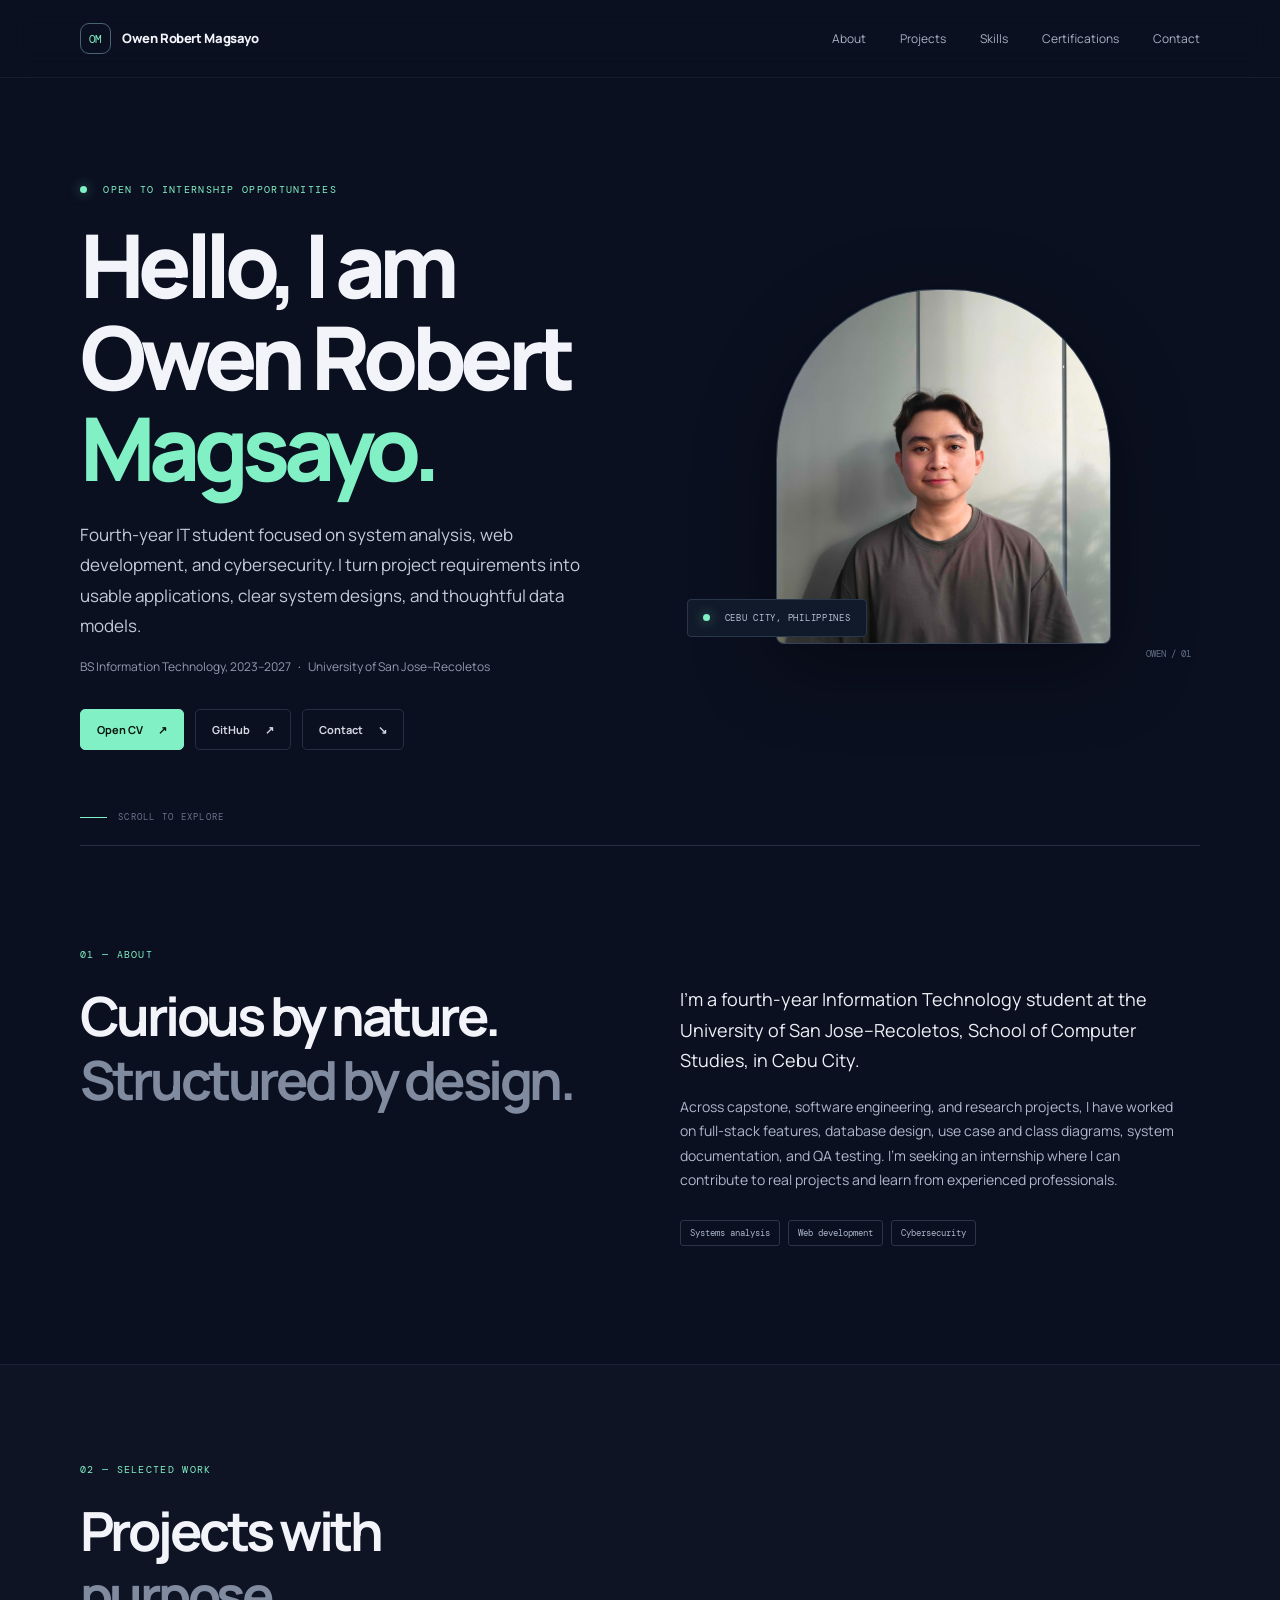
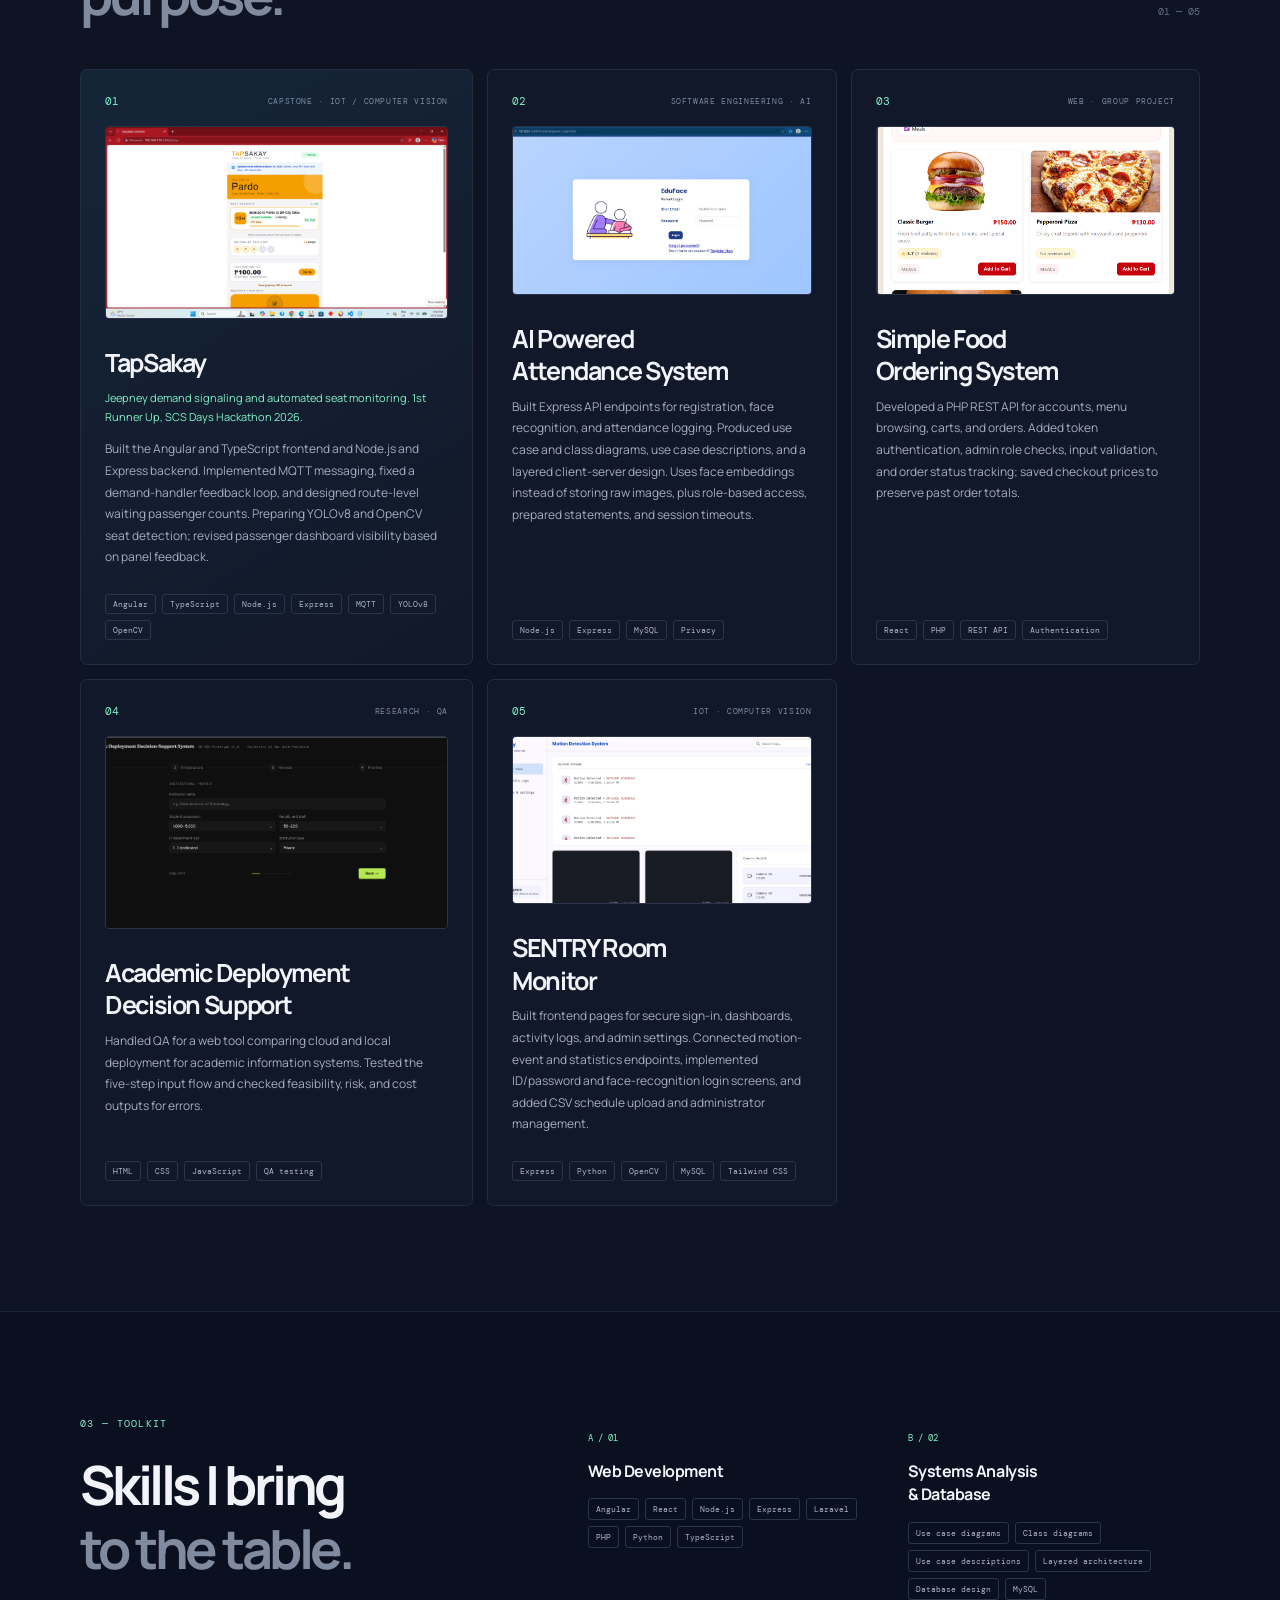
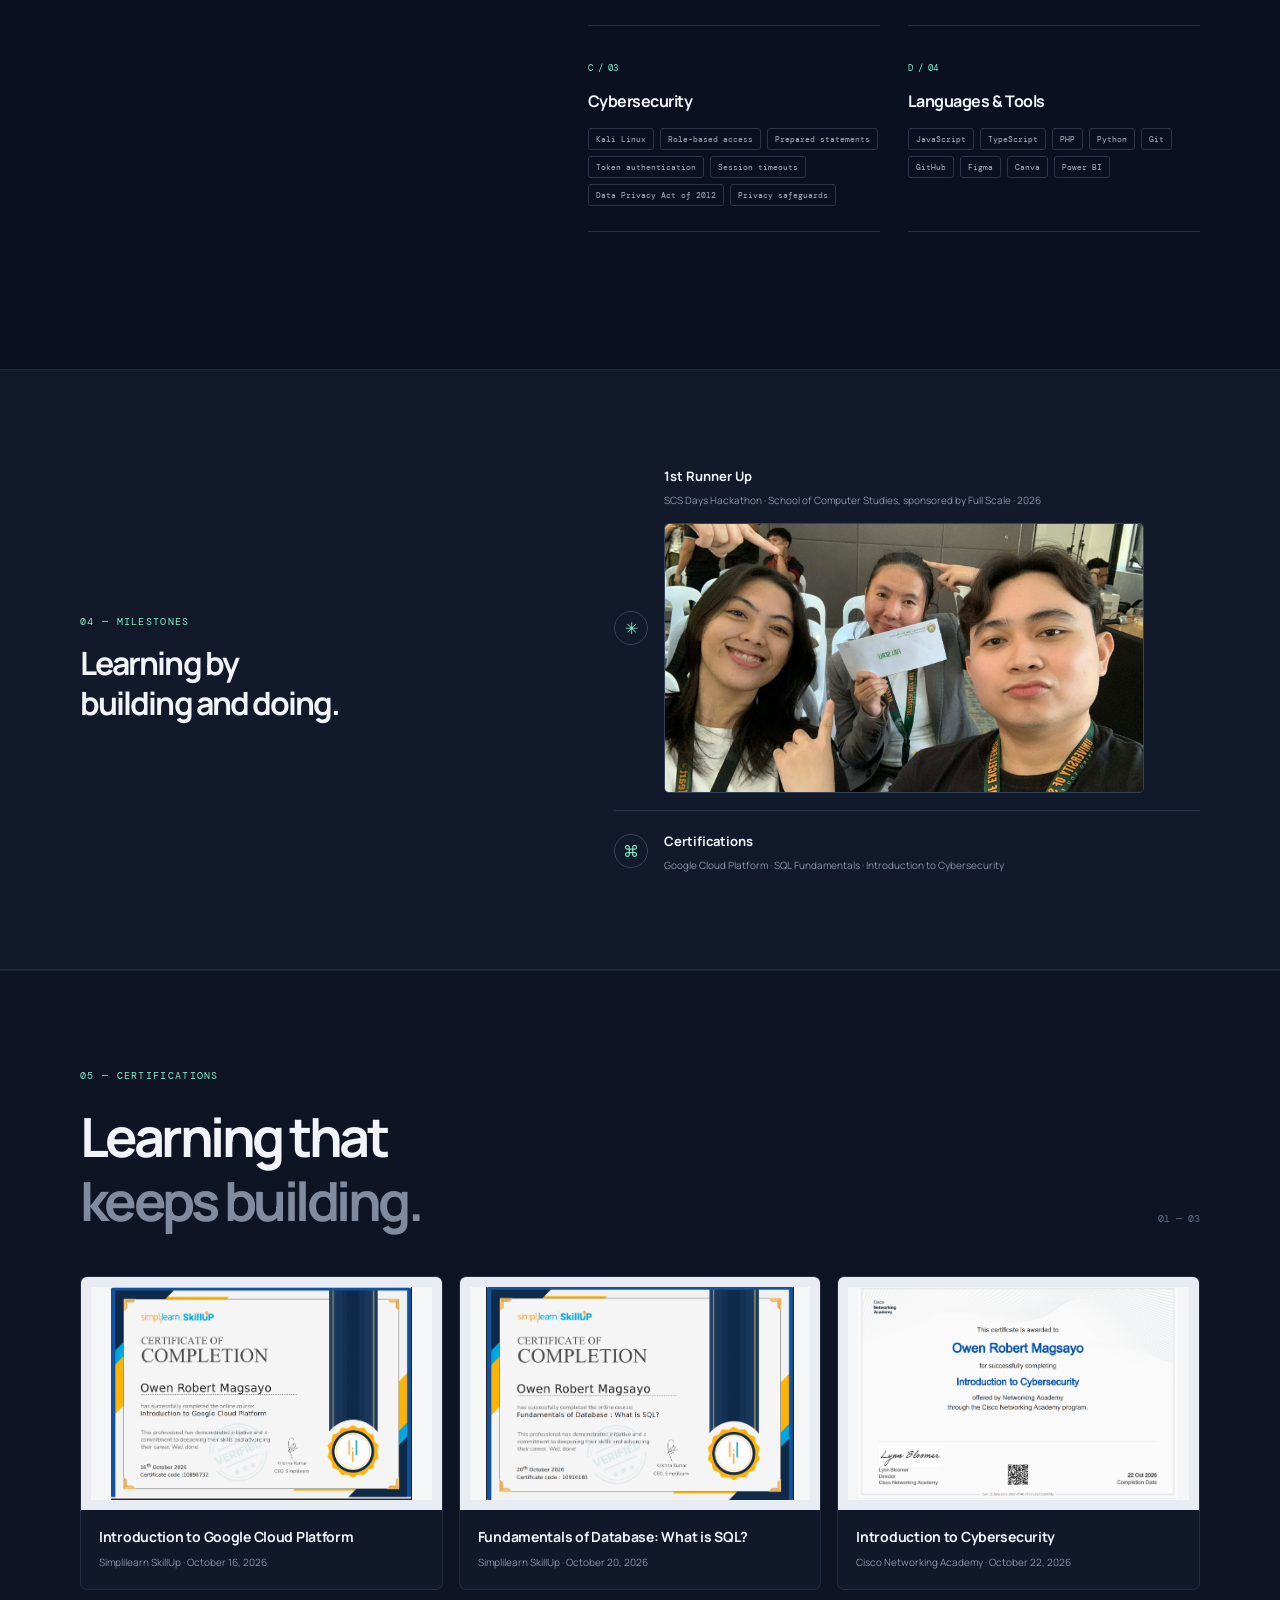
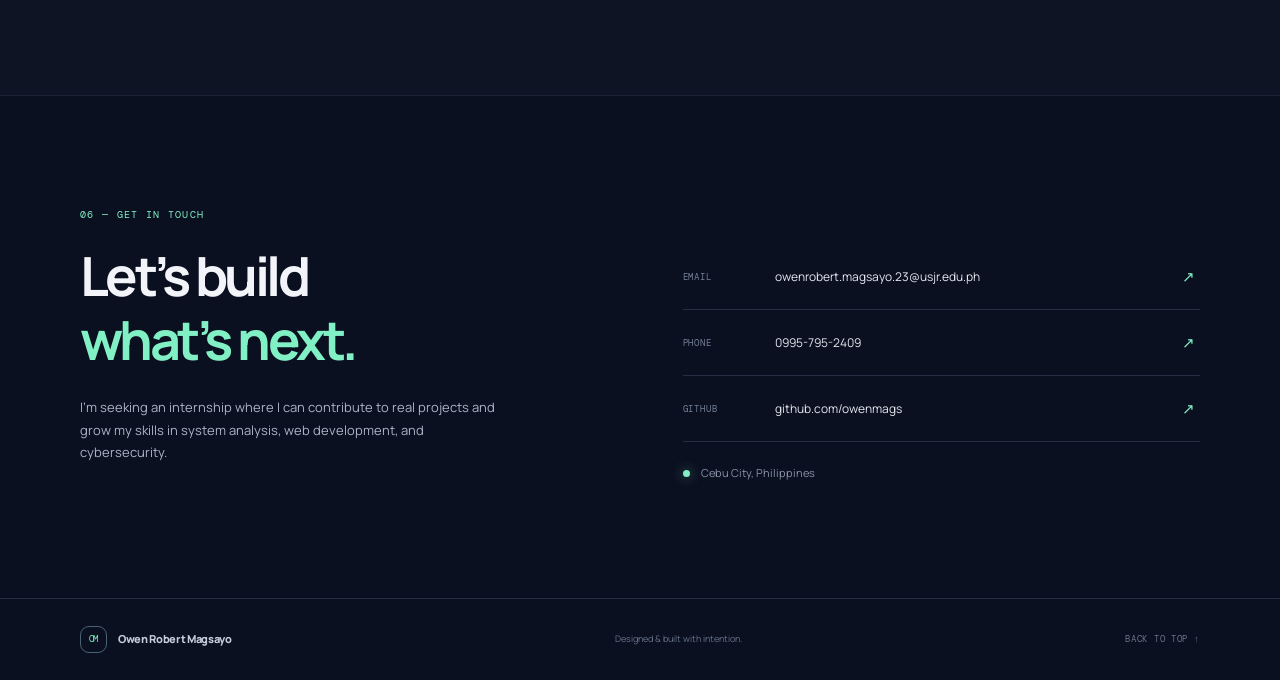
==== commit 78fb737d: "Update portfolio" ====
--- a/index.html
+++ b/index.html
@@ -18,7 +18,7 @@
   <script src="script.js" defer></script>
 </head>
 <body>
-  <a class="skip-link" href="#about">Skip to content</a>s
+  <a class="skip-link" href="#about">Skip to content</a>
   <header class="site-header">
     <a class="brand" href="#home" aria-label="Owen Robert Magsayo home"><span class="brand-mark">OM</span><span>Owen Robert Magsayo</span></a>
     <button class="menu-toggle" aria-label="Open navigation" aria-expanded="false"><span></span><span></span></button>
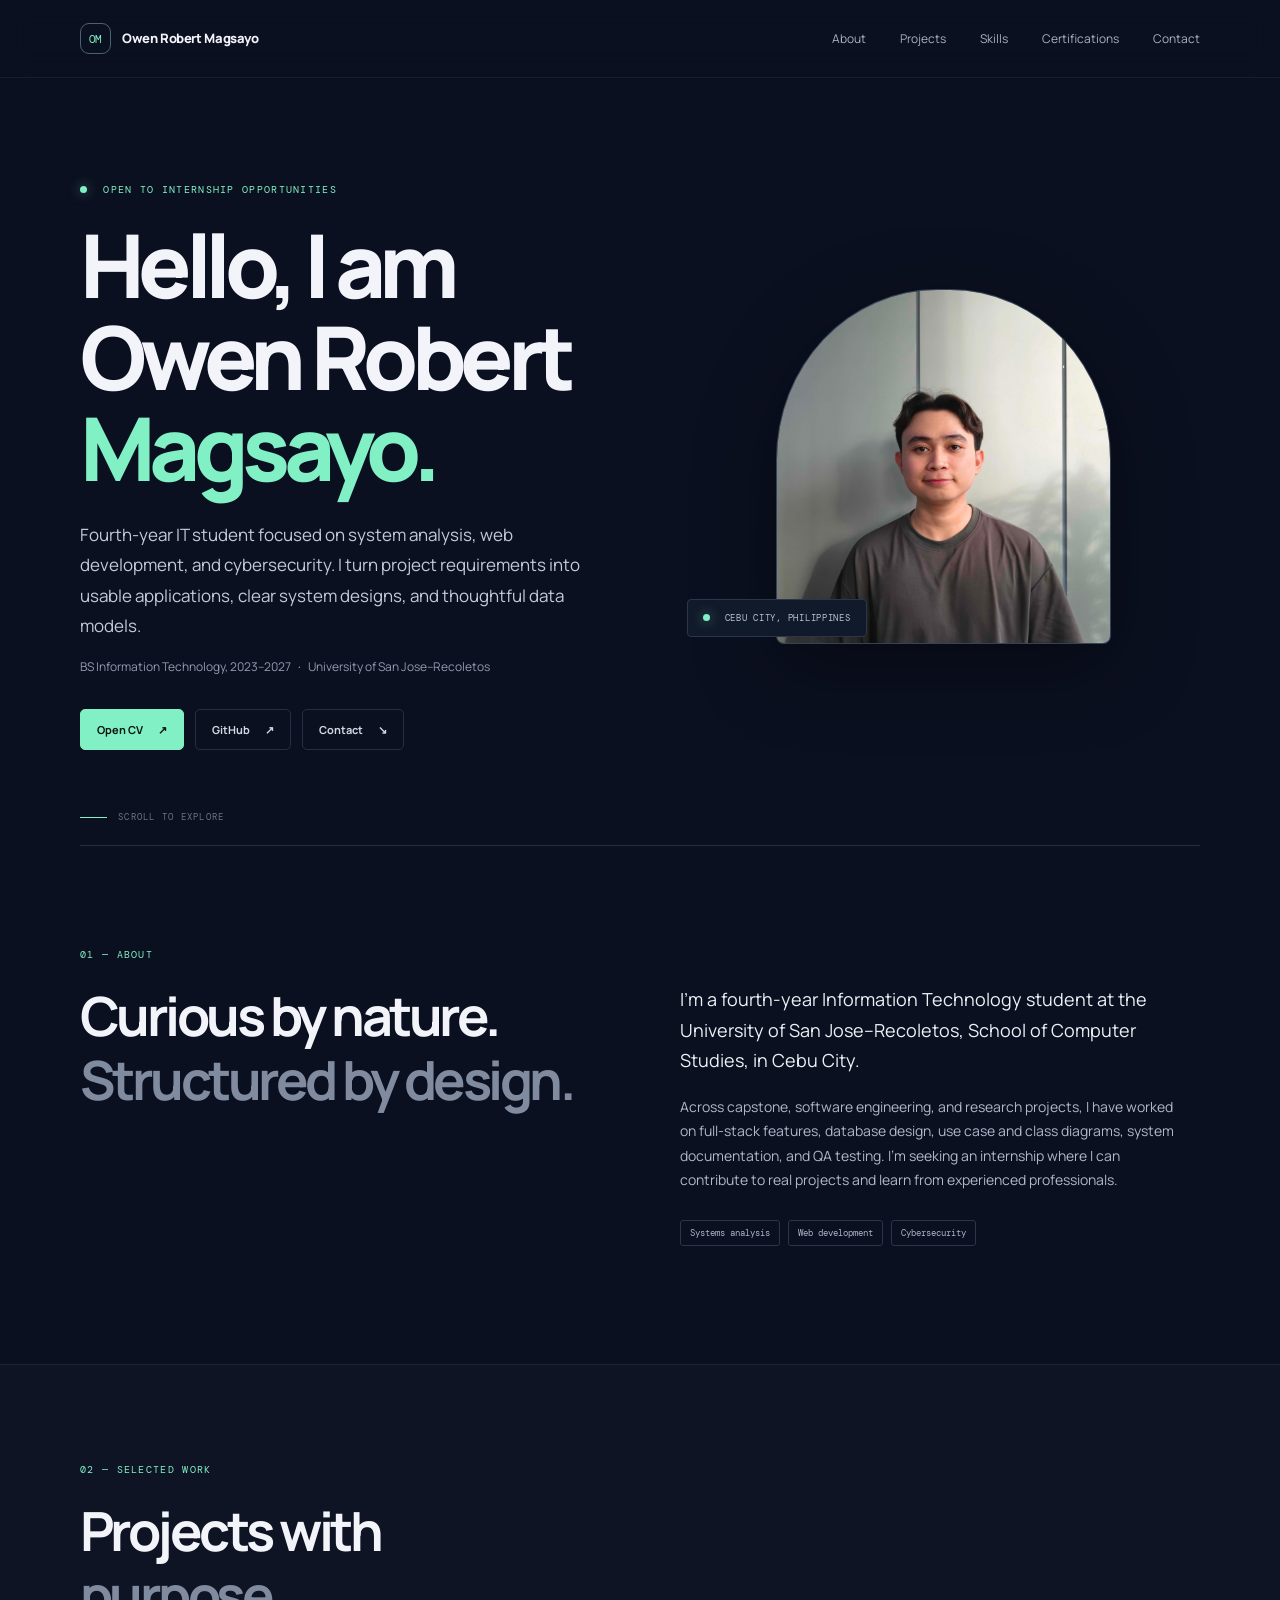
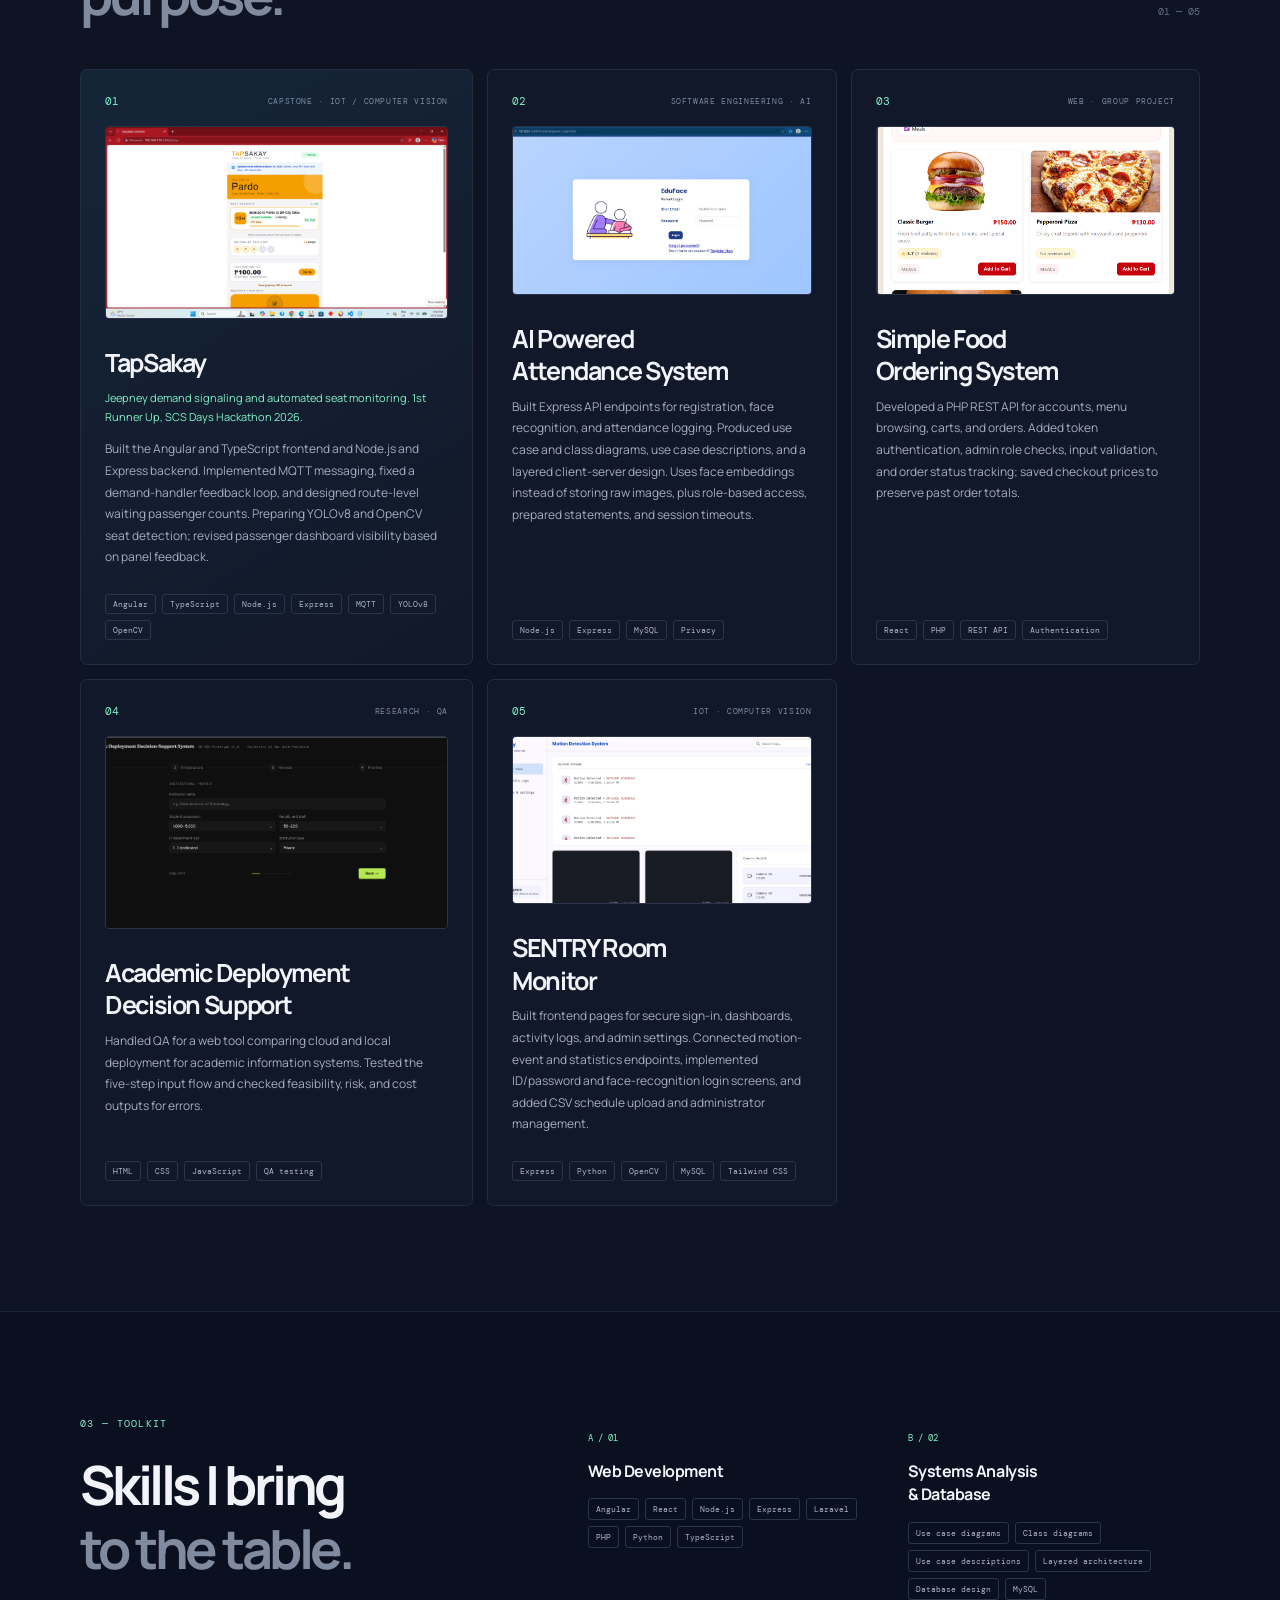
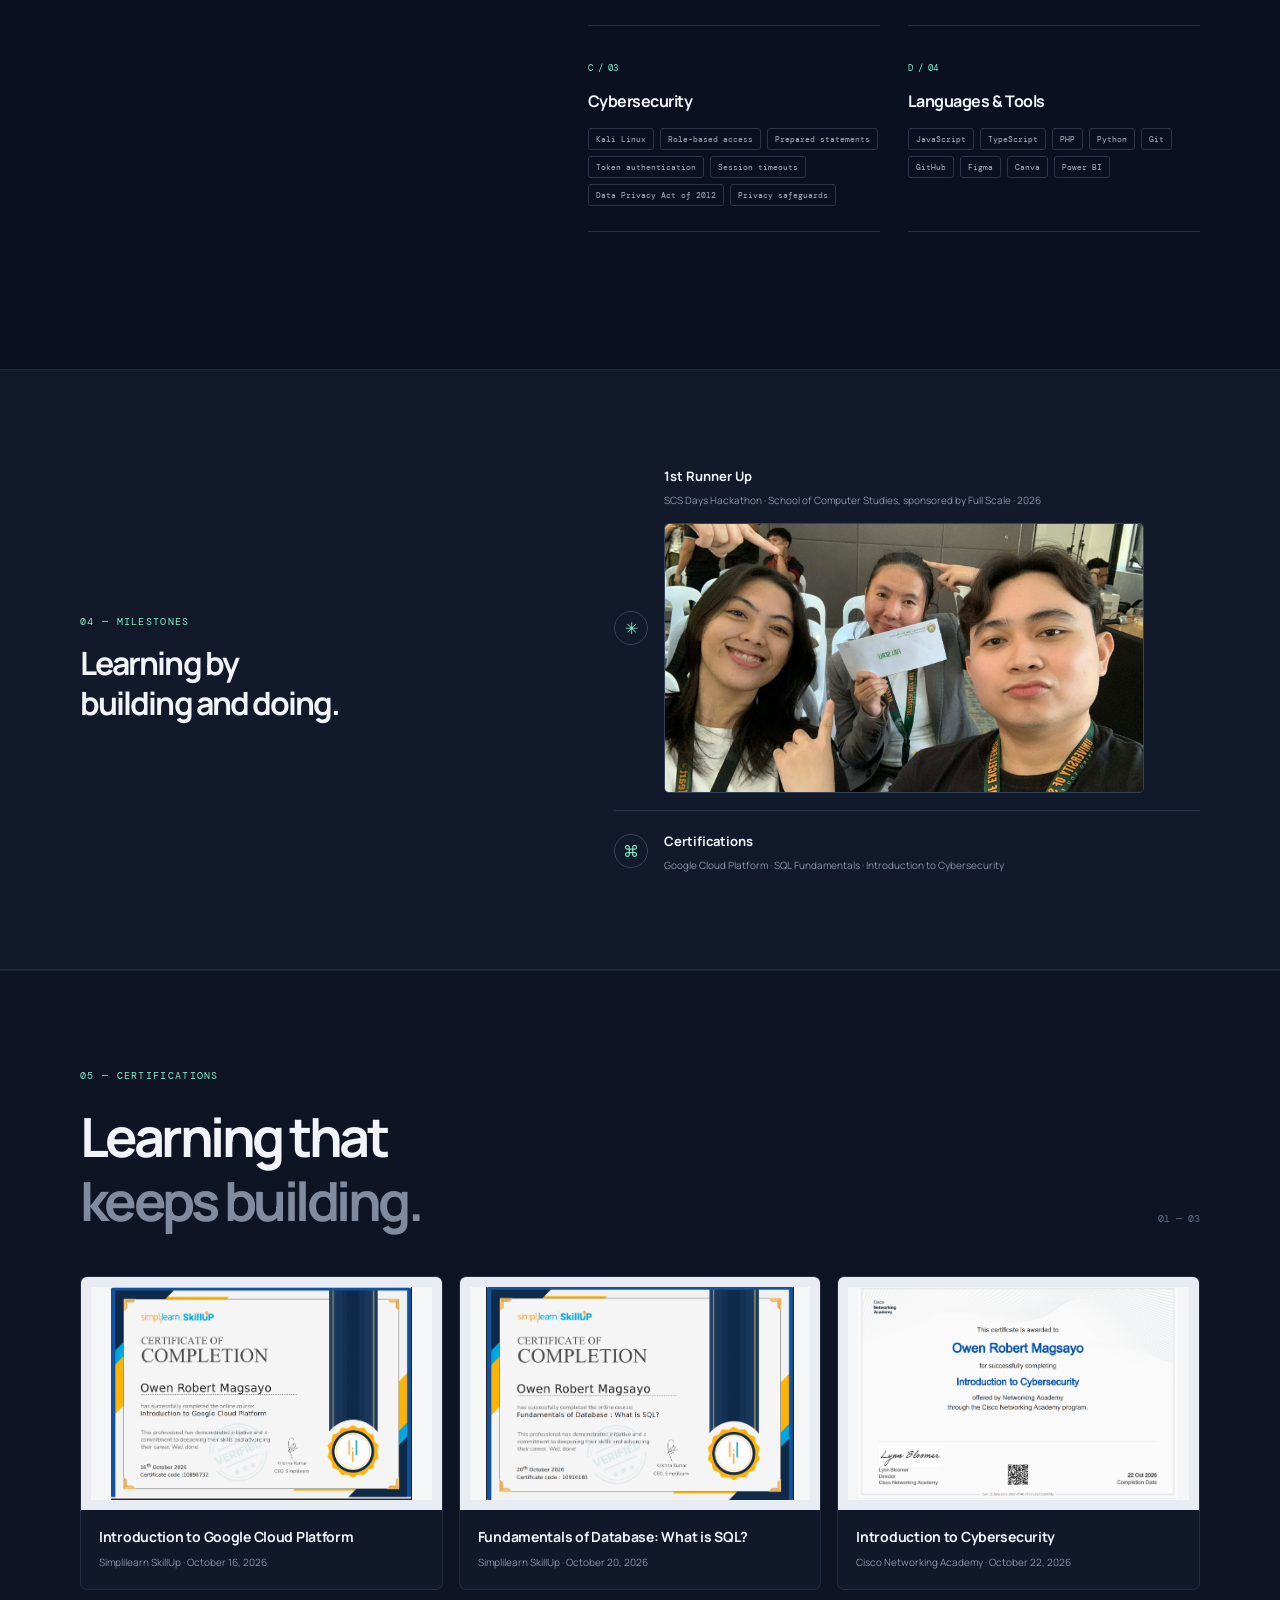
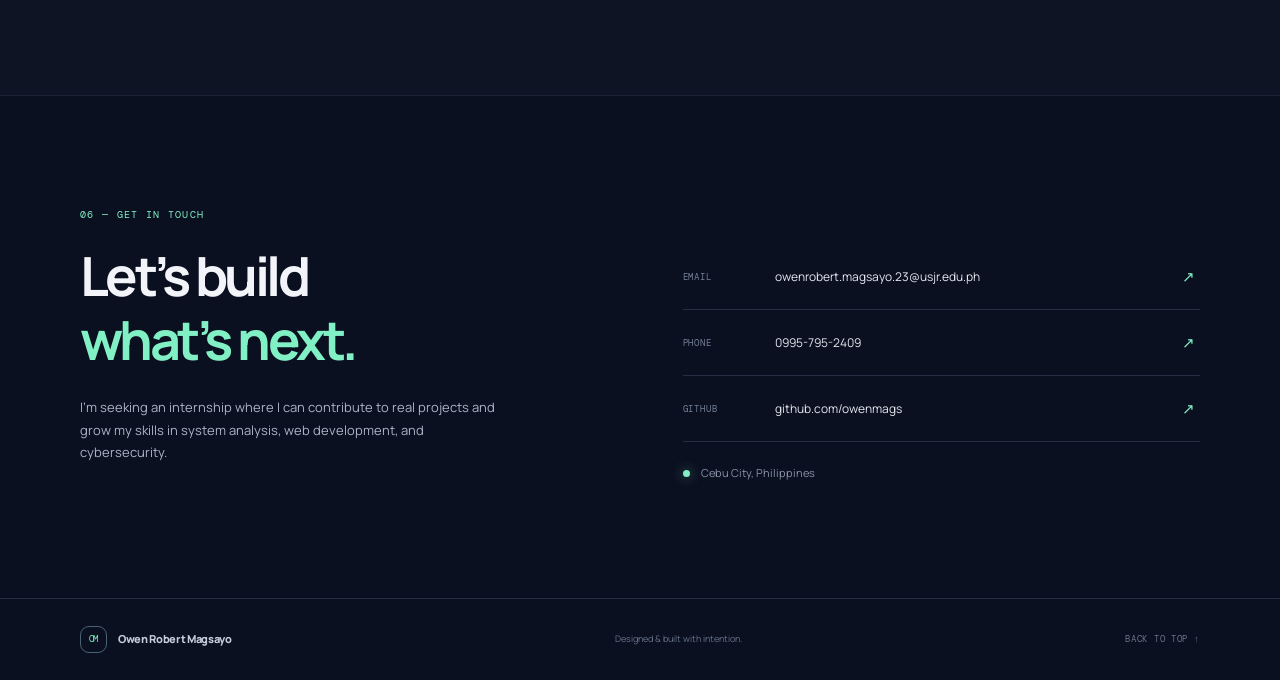
==== commit b70bf6f6: "Update index.html" ====
--- a/index.html
+++ b/index.html
@@ -43,7 +43,6 @@
       <div class="hero-art">
         <div class="portrait-frame"><img src="owen-robert-magsayo.jpg" alt="Portrait of Owen Robert Magsayo" width="2048" height="2048" fetchpriority="high"></div>
         <div class="portrait-note"><span class="status-dot"></span> CEBU CITY, PHILIPPINES</div>
-        <span class="art-index">OWEN / 01</span>
       </div>
       <a class="scroll-cue" href="#about"><span></span> SCROLL TO EXPLORE</a>
     </section>
